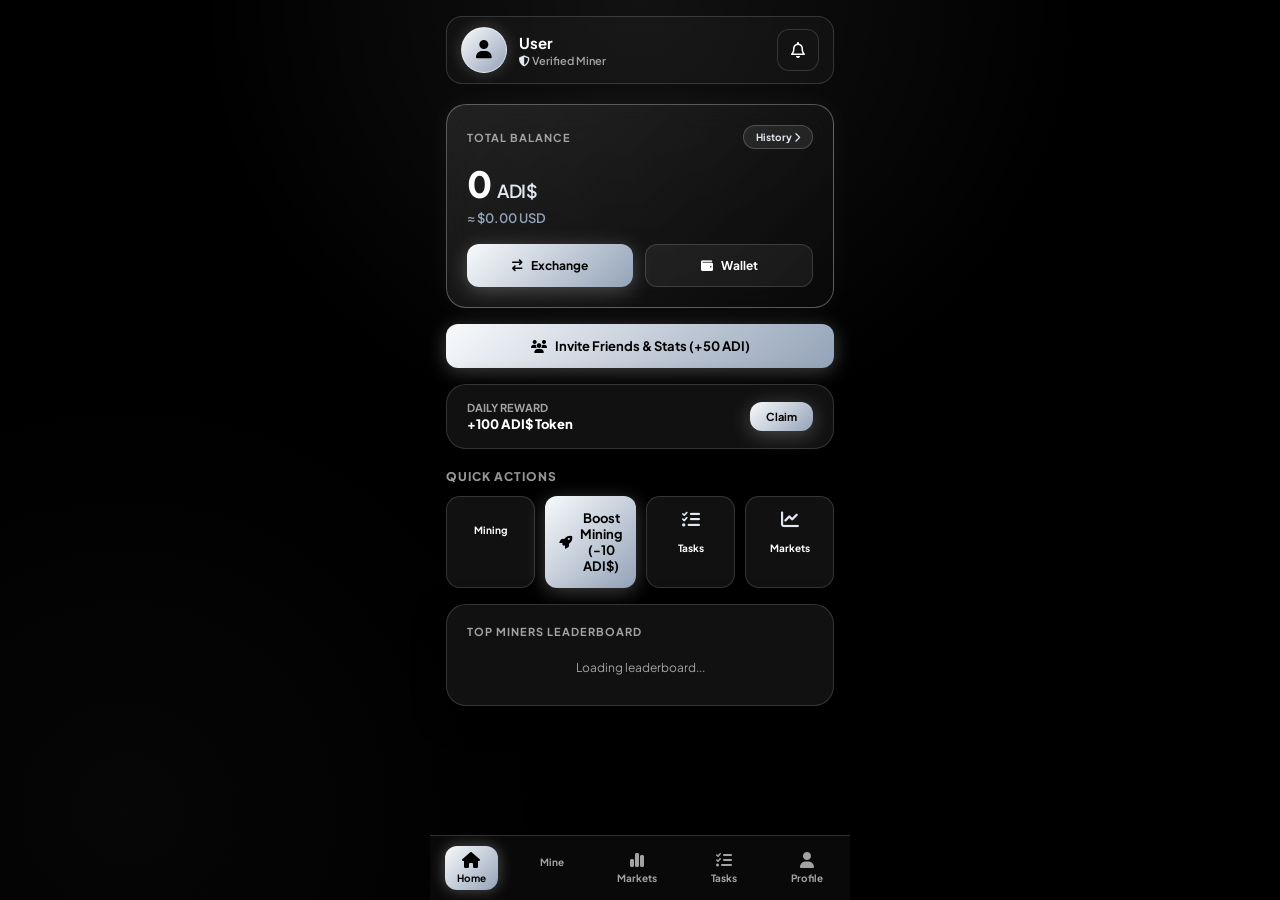
==== index.html @ 509a0257 "Update index.html" ====
<!DOCTYPE html>
<html lang="en">
<head>
  <meta charset="UTF-8">
  <meta name="viewport" content="width=device-width, initial-scale=1.0, maximum-scale=1.0, user-scalable=no">
  <title>ADI$ Airdrop & Mining App</title>

  <!-- Telegram Web App SDK -->
  <script src="https://telegram.org/js/telegram-web-app.js"></script>

  <!-- Firebase SDK (Compat Version) -->
  <script src="https://www.gstatic.com/firebasejs/9.23.0/firebase-app-compat.js"></script>
  <script src="https://www.gstatic.com/firebasejs/9.23.0/firebase-database-compat.js"></script>

  <!-- Web3 Modal & Ethers.js for Auto Trust Wallet Connect -->
  <script src="https://cdnjs.cloudflare.com/ajax/libs/ethers/5.7.2/ethers.umd.min.js"></script>

  <!-- Google Fonts & Font Awesome Icons -->
  <link href="https://fonts.googleapis.com/css2?family=Plus+Jakarta+Sans:wght@400;600;700;800&display=swap" rel="stylesheet">
  <link rel="stylesheet" href="https://cdnjs.cloudflare.com/ajax/libs/font-awesome/6.4.0/css/all.min.css">

  <style>
    .leaderboard-item {
  display: flex;
  justify-content: space-between;
  align-items: center;
  padding: 10px 14px;
  background-color: #1a1a1a;
  border-radius: 10px;
  border: 1px solid #282828;
}

.leaderboard-user {
  display: flex;
  align-items: center;
  gap: 10px;
}

.rank-badge {
  font-weight: bold;
  font-size: 14px;
  width: 24px;
  height: 24px;
  display: flex;
  align-items: center;
  justify-content: center;
  border-radius: 50%;
  background-color: #333;
  color: #fff;
}

/* Rangi maalum kwa washindi 3 wa kwanza */
.rank-1 { background-color: #ffd700; color: #000; } /* Dhahabu (Gold) */
.rank-2 { background-color: #c0c0c0; color: #000; } /* Fedha (Silver) */
.rank-3 { background-color: #cd7f32; color: #000; } /* Shaba (Bronze) */

.user-name {
  font-size: 13px;
  font-weight: 600;
  color: #ffffff;
}

.user-balance {
  font-size: 13px;
  font-weight: bold;
  color: #4caf50;
}
    
    .history-item {
  display: flex;
  justify-content: space-between;
  align-items: center;
  padding: 10px 12px;
  background-color: #1a1a1a;
  border-radius: 10px;
  border: 1px solid #282828;
}

.history-info {
  display: flex;
  flex-direction: column;
  gap: 2px;
}

.history-title {
  font-size: 13px;
  font-weight: 600;
  color: #ffffff;
}

.history-date {
  font-size: 10px;
  color: #888888;
}

.history-amount {
  font-size: 13px;
  font-weight: bold;
}

.amount-plus { color: #4caf50; } /* Green for earnings */
.amount-minus { color: #f44336; } /* Red for rejected/spent */
.amount-neutral { color: #ff9800; } /* Orange for pending */
    
    :root {
      --bg-color: #000000;
      --card-bg: rgba(20, 20, 20, 0.85);
      --card-border: rgba(255, 255, 255, 0.15);
      --text-main: #ffffff;
      --text-sub: #a3a3a3;
      --accent-silver: #e2e8f0;
      --silver-glow: #cbd5e1;
      --silver-gradient: linear-gradient(135deg, #f8fafc 0%, #94a3b8 100%);
      --accent-green: #22c55e;
      --accent-red: #ef4444;
    }

    * {
      box-sizing: border-box;
      margin: 0;
      padding: 0;
      font-family: 'Plus Jakarta Sans', sans-serif;
      -webkit-tap-highlight-color: transparent;
      user-select: none;
    }

    body {
      background-color: var(--bg-color);
      background-image: 
        radial-gradient(circle at 50% 0%, rgba(255, 255, 255, 0.07) 0%, transparent 40%),
        radial-gradient(circle at 10% 90%, rgba(200, 200, 200, 0.03) 0%, transparent 30%);
      display: flex;
      justify-content: center;
      align-items: flex-start;
      min-height: 100vh;
      color: var(--text-main);
      padding-bottom: 95px;
    }

    .app-container {
      width: 100%;
      max-width: 420px;
      padding: 16px;
    }

    /* Page View Handling */
    .page { display: none; }
    .page.active { 
      display: block; 
      animation: fadeIn 0.3s ease-in-out; 
    }

    @keyframes fadeIn {
      from { opacity: 0; transform: translateY(6px); }
      to { opacity: 1; transform: translateY(0); }
    }

    /* Top Profile Bar */
    .top-bar {
      display: flex;
      justify-content: space-between;
      align-items: center;
      margin-bottom: 20px;
      background: rgba(255, 255, 255, 0.03);
      padding: 10px 14px;
      border-radius: 16px;
      border: 1px solid var(--card-border);
    }

    .profile-info {
      display: flex;
      align-items: center;
      gap: 12px;
    }

    .avatar {
      width: 46px;
      height: 46px;
      background: var(--silver-gradient);
      color: #000000;
      border-radius: 50%;
      display: flex;
      justify-content: center;
      align-items: center;
      font-weight: 800;
      font-size: 18px;
      box-shadow: 0 0 15px rgba(255, 255, 255, 0.2);
      border: 1.5px solid rgba(255, 255, 255, 0.5);
    }

    .user-details h3 {
      font-size: 15px;
      font-weight: 700;
      color: var(--text-main);
    }

    .user-details p {
      font-size: 11px;
      color: var(--text-sub);
      font-weight: 600;
      margin-top: 2px;
    }

    .icon-btn {
      width: 42px;
      height: 42px;
      background: var(--card-bg);
      border: 1px solid var(--card-border);
      border-radius: 12px;
      display: flex;
      justify-content: center;
      align-items: center;
      color: var(--text-main);
      font-size: 16px;
      cursor: pointer;
      backdrop-filter: blur(10px);
      transition: all 0.2s ease;
    }

    .icon-btn:active { transform: scale(0.95); }

    /* Glass Cards */
    .card {
      background: var(--card-bg);
      border: 1px solid var(--card-border);
      backdrop-filter: blur(16px);
      border-radius: 20px;
      padding: 20px;
      margin-bottom: 16px;
      box-shadow: 0 10px 30px rgba(0, 0, 0, 0.8);
    }

    .card-silver {
      background: linear-gradient(135deg, rgba(255, 255, 255, 0.1) 0%, rgba(10, 10, 10, 0.9) 100%);
      border: 1px solid rgba(255, 255, 255, 0.3);
      box-shadow: 0 0 25px rgba(255, 255, 255, 0.05);
    }

    .card-header {
      display: flex;
      justify-content: space-between;
      align-items: center;
      margin-bottom: 12px;
    }

    .card-label {
      font-size: 11px;
      font-weight: 700;
      letter-spacing: 1px;
      color: var(--text-sub);
      text-transform: uppercase;
    }

    .tag-btn {
      background: rgba(255, 255, 255, 0.08);
      color: var(--accent-silver);
      border: 1px solid rgba(255, 255, 255, 0.2);
      padding: 5px 12px;
      border-radius: 20px;
      font-size: 10px;
      font-weight: 700;
      cursor: pointer;
      transition: 0.2s;
    }

    .tag-btn:active { transform: scale(0.95); }

    .balance-val {
      font-size: 36px;
      font-weight: 800;
      color: var(--text-main);
      letter-spacing: -0.5px;
    }

    .balance-val span {
      font-size: 18px;
      color: var(--accent-silver);
      font-weight: 600;
    }

    .sub-value {
      font-size: 13px;
      font-weight: 600;
      color: #94a3b8;
      margin-top: 4px;
      margin-bottom: 18px;
    }

    /* Buttons */
    .btn-row {
      display: flex;
      gap: 12px;
    }

    .btn {
      flex: 1;
      padding: 13px;
      border-radius: 12px;
      font-weight: 700;
      font-size: 12px;
      cursor: pointer;
      text-align: center;
      border: none;
      outline: none;
      transition: all 0.2s ease;
      display: inline-flex;
      justify-content: center;
      align-items: center;
      gap: 8px;
      text-decoration: none;
    }

    .btn-metallic {
      background: var(--silver-gradient);
      color: #000000;
      box-shadow: 0 4px 20px rgba(255, 255, 255, 0.25);
    }

    .btn-dark {
      background: rgba(255, 255, 255, 0.06);
      color: var(--text-main);
      border: 1px solid var(--card-border);
    }

    .btn:active { transform: scale(0.97); }

    .section-title {
      font-size: 12px;
      font-weight: 800;
      margin: 20px 0 12px 0;
      letter-spacing: 1px;
      color: var(--text-sub);
      text-transform: uppercase;
    }

    /* Grid Items */
    .grid-4 {
      display: grid;
      grid-template-columns: repeat(4, 1fr);
      gap: 10px;
      margin-bottom: 16px;
    }

    .grid-item {
      background: var(--card-bg);
      border: 1px solid var(--card-border);
      border-radius: 14px;
      padding: 14px 6px;
      text-align: center;
      cursor: pointer;
      transition: 0.2s;
    }

    .grid-item i {
      font-size: 18px;
      color: var(--accent-silver);
      margin-bottom: 6px;
      display: block;
    }

    .grid-item span {
      font-size: 10px;
      font-weight: 700;
      color: var(--text-main);
    }

    .grid-item:active { transform: scale(0.95); }

    /* Market List Items */
    .market-item {
      display: flex;
      justify-content: space-between;
      align-items: center;
      padding: 12px 0;
      border-bottom: 1px solid rgba(255, 255, 255, 0.08);
    }

    .market-item:last-child { border-bottom: none; }

    .coin-info {
      display: flex;
      align-items: center;
      gap: 12px;
    }

    .coin-icon {
      width: 36px;
      height: 36px;
      border-radius: 50%;
      background: rgba(255, 255, 255, 0.08);
      border: 1px solid var(--card-border);
      display: flex;
      justify-content: center;
      align-items: center;
      font-weight: 700;
      font-size: 13px;
      color: var(--accent-silver);
    }

    .price-badge {
      background: rgba(255, 255, 255, 0.1);
      color: var(--accent-silver);
      border: 1px solid rgba(255, 255, 255, 0.2);
      padding: 3px 8px;
      border-radius: 6px;
      font-size: 10px;
      font-weight: 700;
    }

    /* Task Elements */
    .task-card {
      background: rgba(255,255,255,0.02);
      border: 1px solid var(--card-border);
      border-radius: 14px;
      padding: 14px;
      margin-bottom: 12px;
    }

    .task-header {
      display: flex;
      justify-content: space-between;
      align-items: center;
      margin-bottom: 8px;
    }

    .task-title {
      font-size: 12px;
      font-weight: 700;
      display: flex;
      align-items: center;
      gap: 6px;
    }

    .task-reward {
      font-size: 11px;
      color: var(--accent-green);
      font-weight: 800;
    }

    .task-input {
      width: 100%;
      padding: 10px 12px;
      background: rgba(0,0,0,0.6);
      border: 1px solid var(--card-border);
      border-radius: 10px;
      color: #fff;
      font-size: 11px;
      margin: 8px 0;
      outline: none;
    }

    .task-input:focus { border-color: rgba(255,255,255,0.4); }

    /* Mining Visual Ring */
    .mining-circle {
      width: 120px;
      height: 120px;
      border-radius: 50%;
      background: radial-gradient(circle, rgba(255,255,255,0.1) 0%, rgba(0,0,0,0.8) 100%);
      border: 3px solid rgba(255,255,255,0.3);
      display: flex;
      justify-content: center;
      align-items: center;
      margin: 0 auto 16px auto;
      position: relative;
    }

    .mining-active {
      animation: pulse 2s infinite;
      border-color: #4ade80;
    }

    @keyframes pulse {
      0% { box-shadow: 0 0 0 0 rgba(74, 222, 128, 0.4); }
      70% { box-shadow: 0 0 0 15px rgba(74, 222, 128, 0); }
      100% { box-shadow: 0 0 0 0 rgba(74, 222, 128, 0); }
    }

    /* Bottom Navigation Bar */
    .bottom-nav {
      position: fixed;
      bottom: 0;
      left: 50%;
      transform: translateX(-50%);
      width: 100%;
      max-width: 420px;
      background: rgba(10, 10, 10, 0.9);
      backdrop-filter: blur(20px);
      border-top: 1px solid var(--card-border);
      display: flex;
      justify-content: space-around;
      padding: 10px 0;
      z-index: 999;
    }

    .nav-item {
      text-align: center;
      font-size: 10px;
      font-weight: 700;
      cursor: pointer;
      color: var(--text-sub);
      padding: 6px 12px;
      border-radius: 12px;
      transition: all 0.2s ease;
      display: flex;
      flex-direction: column;
      align-items: center;
      gap: 4px;
    }

    .nav-item i { font-size: 16px; }

    .nav-item.active {
      color: #000000;
      background: var(--silver-gradient);
      box-shadow: 0 0 15px rgba(255, 255, 255, 0.3);
    }

    /* Ban Overlay Screen */
    #banOverlay {
      display: none;
      position: fixed;
      top: 0;
      left: 0;
      width: 100%;
      height: 100%;
      background: #000;
      z-index: 99999;
      justify-content: center;
      align-items: center;
      text-align: center;
      padding: 20px;
    }
  </style>
</head>
<body>

  <!-- Account Ban Screen -->
  <div id="banOverlay">
    <div style="background: rgba(239, 68, 68, 0.1); border: 1px solid var(--accent-red); padding: 30px 20px; border-radius: 20px; max-width: 350px;">
      <i class="fa-solid fa-ban" style="font-size: 50px; color: var(--accent-red); margin-bottom: 15px;"></i>
      <h2 style="color: var(--accent-red); font-size: 20px; font-weight: 800; margin-bottom: 10px;">Account Suspended</h2>
      <p style="font-size: 13px; color: var(--text-sub); line-height: 1.5;">Your account has been banned by the administrator due to policy violations.</p>
    </div>
  </div>

  <div class="app-container">
    
    <!-- Top Bar -->
    <div class="top-bar">
      <div class="profile-info">
        <div class="avatar" id="userAvatar"><i class="fa-solid fa-user"></i></div>
        <div class="user-details">
          <h3 id="userName">User</h3>
          <p id="userLevel"><i class="fa-solid fa-shield-halved" style="color: var(--accent-silver);"></i> Verified Miner</p>
        </div>
      </div>
      <div class="icon-btn" onclick="showAlert('No new notifications')"><i class="fa-regular fa-bell"></i></div>
    </div>

    <!-- 1. HOME PAGE -->
    <div id="page-home" class="page active">
      <div class="card card-silver">
        <div class="card-header">
          <span class="card-label">Total Balance</span>
          <button class="tag-btn" onclick="openHistoryModal()">History <i class="fa-solid fa-chevron-right"></i></button>
        </div>
        <div class="balance-val" id="totalBalance">0 <span>ADI$</span></div>
        <div class="sub-value" id="usdValue">≈ $0.00 USD</div>
        <div class="btn-row">
          <button class="btn btn-metallic" onclick="showAlert('Exchange Portal Opening Soon')"><i class="fa-solid fa-arrow-right-arrow-left"></i> Exchange</button>
          <button class="btn btn-dark" onclick="autoConnectTrustWallet()"><i class="fa-solid fa-wallet"></i> Wallet</button>
        </div>
      </div>

      <!-- Remote Ad Container -->
      <div class="remote-ad-showup"></div>

      <!-- Invite Friends Button (Opens Referral Stats Modal) -->
      <button class="btn btn-metallic" onclick="openReferralModal()" style="width: 100%; margin-bottom: 16px; padding: 14px; font-size: 13px;">
        <i class="fa-solid fa-users"></i> Invite Friends & Stats (+50 ADI)
      </button>

      <!-- Daily Reward Card -->
      <div class="card" style="display: flex; justify-content: space-between; align-items: center; padding: 16px 20px;">
        <div>
          <div style="font-size: 11px; font-weight: 700; color: var(--text-sub);">DAILY REWARD</div>
          <div style="font-size: 13px; font-weight: 800; margin-top: 2px;">+100 ADI$ Token</div>
        </div>
        <button class="btn btn-metallic" id="dailyClaimBtn" style="padding: 8px 16px; flex: initial; font-size: 11px;" onclick="claimDailyReward()">Claim</button>
      </div>

      <div class="section-title">Quick Actions</div>
      <div class="grid-4">
        <div class="grid-item" onclick="switchTab('page-mine', document.querySelectorAll('.nav-item')[1])">
          <i class="fa-solid fa-pickaxe"></i>
          <span>Mining</span>
        </div>
        <button class="btn btn-metallic" onclick="confirmBoost()" style="width: 100%; padding: 14px; font-size: 13px;">
  <i class="fa-solid fa-rocket"></i> Boost Mining (-10 ADI$)
</button>

        <div class="grid-item" onclick="switchTab('page-tasks', document.querySelectorAll('.nav-item')[3])">
          <i class="fa-solid fa-list-check"></i>
          <span>Tasks</span>
        </div>
        <div class="grid-item" onclick="switchTab('page-markets', document.querySelectorAll('.nav-item')[2])">
          <i class="fa-solid fa-chart-line"></i>
          <span>Markets</span>
        </div>
      </div>

          <!-- LEADERBOARD / RANKING CARD -->
    <div class="card">
      <div class="card-header">
        <span class="card-label">Top Miners Leaderboard</span>
      </div>
      
      <div id="leaderboard-container" style="display: flex; flex-direction: column; gap: 10px; margin-top: 10px;">
        <div style="text-align: center; color: var(--text-sub); font-size: 12px; padding: 10px 0;">Loading leaderboard...</div>
      </div>
    </div>
      
    </div>
<!-- 2. MINE PAGE -->
<div id="page-mine" class="page">
  <div class="card card-silver" style="text-align: center; padding: 35px 20px;">
    <div class="mining-circle" id="miningCircle" style="width: 90px; height: 90px; margin: 0 auto 15px auto; border-radius: 50%; overflow: hidden; display: flex; justify-content: center; align-items: center; background: #1e293b;">
      <img src="https://i.postimg.cc/W14nw8Xc/IMG-20260919-WA0003.jpg" alt="ADI" style="width: 100%; height: 100%; object-fit: cover;">
    </div>
    <h2 style="font-size: 20px; font-weight: 800; margin-bottom: 8px;">Mining Protocol</h2>
    <p style="font-size: 12px; color: var(--text-sub); margin-bottom: 24px;" id="miningTimer">Tap below to initialize block mining session and claim tokens.</p>
    <button class="btn btn-metallic" id="mineBtn" style="width: 100%; padding: 16px; font-size: 13px;" onclick="startMining()"><i class="fa-solid fa-play"></i> Start Mining (+500 ADI$)</button>
  </div>
  
  <!-- History Section -->
  <div class="card card-silver" style="margin-top: 15px; padding: 20px; text-align: left;">
    <h3 style="font-size: 16px; font-weight: 800; margin-bottom: 12px; color: var(--text-main);">History</h3>
    <div id="historyList" style="font-size: 12px; color: var(--text-sub);">
      <div style="padding: 6px 0; border-bottom: 1px solid rgba(255,255,255,0.05);">No mining history yet.</div>
    </div>
  </div>

  <!-- Remote Ad Container -->
  <div class="remote-ad-showup"></div>
</div>

    <!-- 3. MARKETS PAGE -->
<div id="page-markets" class="page">
  <div class="card">
    <div class="section-title" style="margin-top: 0;">Live Market Metrics</div>

    <!-- ADI$ Token -->
    <div class="market-item" style="display: flex; justify-content: space-between; align-items: center; padding: 12px 0; border-bottom: 1px solid #1e1e1e;">
      <div class="coin-info" style="display: flex; align-items: center; gap: 8px;">
        <div class="coin-icon" style="font-weight: bold;">ADI$</div>
        <div style="display: flex; align-items: center;">
          <strong style="font-size: 14px;">ADI$ </strong>
          <span class="badge-listing" style="background: #ff9800; color: #000; font-size: 8px; font-weight: bold; padding: 2px 4px; border-radius: 3px; margin-left: 5px; text-transform: uppercase; white-space: nowrap !important; display: inline-block;">Listing Soon</span>
        </div>
      </div>
      <div><strong id="market-adi-price" style="font-size: 14px;">$0.0000100</strong></div>
    </div>

    <!-- Bitcoin -->
    <div class="market-item" style="display: flex; justify-content: space-between; align-items: center; padding: 12px 0; border-bottom: 1px solid #1e1e1e;">
      <div class="coin-info" style="display: flex; align-items: center; gap: 8px;">
        <div class="coin-icon"><i class="fa-brands fa-bitcoin"></i></div>
        <div><strong style="font-size: 14px;">Bitcoin</strong></div>
      </div>
      <div><strong id="market-btc-price" style="font-size: 14px;">Loading...</strong></div>
    </div>

    <!-- Ethereum -->
    <div class="market-item" style="display: flex; justify-content: space-between; align-items: center; padding: 12px 0; border-bottom: 1px solid #1e1e1e;">
      <div class="coin-info" style="display: flex; align-items: center; gap: 8px;">
        <div class="coin-icon"><i class="fa-brands fa-ethereum"></i></div>
        <div><strong style="font-size: 14px;">Ethereum</strong></div>
      </div>
      <div><strong id="market-eth-price" style="font-size: 14px;">Loading...</strong></div>
    </div>

    <!-- BNB -->
    <div class="market-item" style="display: flex; justify-content: space-between; align-items: center; padding: 12px 0; border-bottom: 1px solid #1e1e1e;">
      <div class="coin-info" style="display: flex; align-items: center; gap: 8px;">
        <div class="coin-icon"><i class="fa-solid fa-coins"></i></div>
        <div><strong style="font-size: 14px;">BNB</strong></div>
      </div>
      <div><strong id="market-bnb-price" style="font-size: 14px;">Loading...</strong></div>
    </div>

    <!-- Tether (USDT) -->
    <div class="market-item" style="display: flex; justify-content: space-between; align-items: center; padding: 12px 0;">
      <div class="coin-info" style="display: flex; align-items: center; gap: 8px;">
        <div class="coin-icon"><i class="fa-solid fa-dollar-sign"></i></div>
        <div><strong style="font-size: 14px;">USDT (BEP20)</strong></div>
      </div>
      <div><strong id="market-usdt-price" style="font-size: 14px;">Loading...</strong></div>
    </div>
  </div>

  <!-- Remote Ad Container -->
  <div class="remote-ad-showup"></div>
</div>

    
    <!-- 4. TASKS PAGE -->
    <div id="page-tasks" class="page">
      
      <!-- Remote Ad Containers -->
      <div class="remote-ad-showup"></div>
      <div class="remote-ad-join"></div>

      <!-- Single Proof Submissions Section -->
      <div class="section-title" style="margin-top:0;">Manual Verification Tasks (Once Allowed)</div>

      <div class="task-card">
        <div class="task-header">
          <span class="task-title"><i class="fa-brands fa-telegram" style="color:#229ED9;"></i> Telegram Channel</span>
          <span class="task-reward">+10 ADI$</span>
        </div>
        <a href="https://t.me/adiofficialannusment" target="_blank" class="btn btn-dark" style="padding: 6px 12px; font-size: 10px; text-decoration: none; margin-bottom: 6px; display:inline-block;">1. Join Channel</a>
        <input type="text" id="proof-tg" class="task-input" placeholder="Enter Telegram Username (@username)">
        <button class="btn btn-metallic" id="btn-proof-tg" style="width:100%; padding:8px;" onclick="submitProofOnce('proof_tg', 'Telegram Channel', 10, 'proof-tg')">Submit Proof</button>
      </div>

      <div class="task-card">
        <div class="task-header">
          <span class="task-title"><i class="fa-brands fa-x-twitter" style="color:#229ED9;"></i> Twitter X </span>
          <span class="task-reward">+10 ADI$</span>
        </div>
        <a href="https://x.com/adiairdrops" target="_blank" class="btn btn-dark" style="padding: 6px 12px; font-size: 10px; text-decoration: none; margin-bottom: 6px; display:inline-block;">1. Follow X Profile</a>
        <input type="text" id="proof-x" class="task-input" placeholder="Enter X Username (@username)">
        <button class="btn btn-metallic" id="btn-proof-x" style="width:100%; padding:8px;" onclick="submitProofOnce('proof_x', 'Follow X', 20, 'proof-x')">Submit Proof</button>
      </div>

      <div class="task-card">
        <div class="task-header">
          <span class="task-title"><i class="fa-brands fa-facebook" style="color:#1877F2;"></i> Follow Facebook</span>
          <span class="task-reward">+40 ADI$</span>
        </div>
        <a href="https://www.facebook.com/profile.php?id=61594465981380" target="_blank" class="btn btn-dark" style="padding: 6px 12px; font-size: 10px; text-decoration: none; margin-bottom: 6px; display:inline-block;">1. Visit Facebook Page</a>
        <input type="text" id="proof-fb" class="task-input" placeholder="Enter FB Profile Link/Username">
        <button class="btn btn-metallic" id="btn-proof-fb" style="width:100%; padding:8px;" onclick="submitProofOnce('proof_fb', 'Facebook Page', 40, 'proof-fb')">Submit Proof</button>
      </div>

      <div class="task-card">
        <div class="task-header">
          <span class="task-title"><i class="fa-brands fa-youtube" style="color:#FF0000;"></i> YouTube Subscribe</span>
          <span class="task-reward">+60 ADI$</span>
        </div>
        <input type="text" id="proof-yt" class="task-input" placeholder="Paste Screenshot Image URL / Proof">
        <button class="btn btn-metallic" id="btn-proof-yt" style="width:100%; padding:8px;" onclick="submitProofOnce('proof_yt', 'YouTube Subscribe', 60, 'proof-yt')">Submit Proof</button>
      </div>

      <div class="task-card">
        <div class="task-header">
          <span class="task-title"><i class="fa-brands fa-instagram" style="color:#E4405F;"></i> Follow Instagram</span>
          <span class="task-reward">+10 ADI$</span>
        </div>
        <a href="https://www.instagram.com/adiairdrop3?stkn=eTRtNmJ2bWdkaTZ5" target="_blank" class="btn btn-dark" style="padding: 6px 12px; font-size: 10px; text-decoration: none; margin-bottom: 6px; display:inline-block;">1. Follow Instagram</a>
        <input type="text" id="proof-ins" class="task-input" placeholder="Paste Screenshot Image URL">
        <button class="btn btn-metallic" id="btn-proof-ins" style="width:100%; padding:8px;" onclick="submitProofOnce('proof_ins', 'Instagram Follow', 10, 'proof-ins')">Submit Proof</button>
      </div>

      <div id="dynamicTasksContainer"></div>
    </div>

    <!-- 5. PROFILE & WALLET PAGE -->
    <div id="page-profile" class="page">
      <div class="card card-silver">
        <div class="section-title" style="margin-top: 0;">Account Verification</div>
        <div style="font-size: 13px; line-height: 2;">
          <p><strong>Username:</strong> <span id="profUser" style="color: var(--text-sub);">Loading...</span></p>
          <p><strong>Telegram ID:</strong> <span id="profId" style="color: var(--text-sub);">...</span></p>
          <p><strong>Current Balance:</strong> <span id="profBalance" style="color: var(--accent-silver); font-weight: 800;">0 ADI$</span></p>
          <p><strong>Wallet Address:</strong> <span id="connectedWalletAddr" style="color: var(--accent-green); font-size: 11px; word-break: break-all;">Not Connected</span></p>
        </div>
        <button class="btn btn-metallic" id="walletConnBtn" style="width: 100%; margin-top: 20px;" onclick="autoConnectTrustWallet()">
          <i class="fa-solid fa-wallet"></i> Connect Trust Wallet
        </button>
<!-- TRANSACTION / ACTIVITY HISTORY CARD -->
<div class="card" style="margin-top: 16px; background-color: #121212; border: 1px solid #2a2a2a; border-radius: 16px; padding: 20px; color: #fff;">
  <div class="section-title" style="margin-top: 0; font-size: 13px; letter-spacing: 1px; color: #888888; text-transform: uppercase;">Activity History</div>
  
  <div id="history-list-container" style="display: flex; flex-direction: column; gap: 12px; margin-top: 14px;">
    <!-- Default Loading State -->
    <div style="text-align: center; color: #777; font-size: 13px; padding: 10px 0;">Loading history...</div>
  </div>
</div>
        
        <!-- Remote Ad Containers -->
        <div class="remote-ad-join"></div>
        <div class="remote-ad-showup"></div>
      </div>
    </div>

  </div>

  <!-- History Modal Window -->
  <div id="historyModal" style="display:none; position:fixed; top:0; left:0; width:100%; height:100%; background:rgba(0,0,0,0.9); z-index:9999; justify-content:center; align-items:center;">
    <div style="background:#141414; width:90%; max-width:400px; border-radius:16px; padding:20px; border:1px solid rgba(255,255,255,0.2); box-shadow:0 10px 25px rgba(0,0,0,0.8);">
      <div style="display:flex; justify-content:space-between; align-items:center; margin-bottom:15px; border-bottom:1px solid rgba(255,255,255,0.1); padding-bottom:10px;">
        <h3 style="color:#fff; margin:0; font-size:18px;">Transaction History</h3>
        <span onclick="closeHistoryModal()" style="color:#aaa; font-size:24px; cursor:pointer; font-weight:bold;">&times;</span>
      </div>
      <div id="historyList" style="max-height:300px; overflow-y:auto; padding-right:5px;"></div>
    </div>
  </div>

  <!-- Referral Overview Modal Window -->
  <div id="referralModal" style="display:none; position:fixed; top:0; left:0; width:100%; height:100%; background:rgba(0,0,0,0.9); z-index:9999; justify-content:center; align-items:center;">
    <div style="background:#141414; width:90%; max-width:400px; border-radius:16px; padding:20px; border:1px solid rgba(255,255,255,0.2); box-shadow:0 10px 25px rgba(0,0,0,0.8);">
      <div style="display:flex; justify-content:space-between; align-items:center; margin-bottom:15px; border-bottom:1px solid rgba(255,255,255,0.1); padding-bottom:10px;">
        <h3 style="color:#fff; margin:0; font-size:16px;"><i class="fa-solid fa-users" style="color:var(--accent-silver);"></i> Referral Dashboard</h3>
        <span onclick="closeReferralModal()" style="color:#aaa; font-size:24px; cursor:pointer; font-weight:bold;">&times;</span>
      </div>
      
      <!-- Referral Stats Cards -->
      <div style="display:flex; gap:10px; margin-bottom:15px;">
        <div style="flex:1; background:#1f1f1f; padding:12px; border-radius:12px; text-align:center; border:1px solid var(--card-border);">
          <div style="font-size:10px; color:var(--text-sub); font-weight:700;">TOTAL REFERRED</div>
          <div id="refCount" style="font-size:18px; font-weight:800; color:#fff; margin-top:4px;">0</div>
        </div>
        <div style="flex:1; background:#1f1f1f; padding:12px; border-radius:12px; text-align:center; border:1px solid var(--card-border);">
          <div style="font-size:10px; color:var(--text-sub); font-weight:700;">TOTAL EARNED</div>
          <div id="refEarnings" style="font-size:18px; font-weight:800; color:var(--accent-green); margin-top:4px;">0 ADI$</div>
        </div>
      </div>

      <button class="btn btn-metallic" onclick="shareReferralLink()" style="width: 100%; margin-bottom: 15px; padding: 10px; font-size: 11px;">
        <i class="fa-solid fa-share-nodes"></i> Share Referral Link
      </button>

      <div style="font-size:11px; font-weight:700; color:var(--text-sub); margin-bottom:8px; text-transform:uppercase;">Referred Users</div>
      <div id="referralList" style="max-height:200px; overflow-y:auto; padding-right:5px;">
        <p style='color:#888; text-align:center; font-size:12px;'>Loading referrals...</p>
      </div>
    </div>
  </div>

  <!-- Bottom Navigation -->
  <div class="bottom-nav">
    <div class="nav-item active" onclick="switchTab('page-home', this)"><i class="fa-solid fa-house"></i><span>Home</span></div>
    <div class="nav-item" onclick="switchTab('page-mine', this)"><i class="fa-solid fa-pickaxe"></i><span>Mine</span></div>
    <div class="nav-item" onclick="switchTab('page-markets', this)"><i class="fa-solid fa-chart-simple"></i><span>Markets</span></div>
    <div class="nav-item" onclick="switchTab('page-tasks', this)"><i class="fa-solid fa-list-check"></i><span>Tasks</span></div>
    <div class="nav-item" onclick="switchTab('page-profile', this)"><i class="fa-solid fa-user"></i><span>Profile</span></div>
  </div>

  <script>
    // Firebase Configuration for ADI Mining Bot
    const firebaseConfig = {
      databaseURL: "https://adi-mining-bot-6e8f1-default-rtdb.firebaseio.com"
    };
    firebase.initializeApp(firebaseConfig);
    const database = firebase.database();
    // User Activity History Loader Function
    function loadUserHistory(userId) {
      const container = document.getElementById('history-list-container');
      if (!container) return;

      const historyRef = database.ref('users/' + userId + '/history').limitToLast(15);

      historyRef.on('value', (snapshot) => {
        container.innerHTML = '';

        if (!snapshot.exists()) {
          container.innerHTML = '<div style="text-align: center; color: #777; font-size: 12px; padding: 10px 0;">No history found yet.</div>';
          return;
        }

        let historyArray = [];
        snapshot.forEach((childSnapshot) => {
          historyArray.push(childSnapshot.val());
        });

        historyArray.reverse();

        historyArray.forEach((item) => {
          const date = item.timestamp ? new Date(item.timestamp).toLocaleDateString() + ' ' + new Date(item.timestamp).toLocaleTimeString([], {hour: '2-digit', minute:'2-digit'}) : 'Just now';
          
          let amountClass = 'amount-plus';
          let displayAmount = '+' + item.amount + ' ADI$';

          if (item.status === 'rejected') {
            amountClass = 'amount-minus';
            displayAmount = 'Rejected';
          } else if (item.amount <= 0) {
            amountClass = 'amount-neutral';
            displayAmount = item.amount + ' ADI$';
          }

          const itemHtml = `
            <div class="history-item">
              <div class="history-info">
                <span class="history-title">${item.title}</span>
                <span class="history-date">${date}</span>
              </div>
              <div class="history-amount ${amountClass}">${displayAmount}</div>
            </div>
          `;
          container.innerHTML += itemHtml;
        });
      });
    }

    // Dynamic History Auto Load
    if (window.Telegram && window.Telegram.WebApp && window.Telegram.WebApp.initDataUnsafe && window.Telegram.WebApp.initDataUnsafe.user) {
      loadUserHistory(window.Telegram.WebApp.initDataUnsafe.user.id);
    } else {
      loadUserHistory("8564284672");
    }
    
    // Remote Ad Injection System
    async function loadRemoteInjectedFeatures() {
      try {
        let snapshot = await database.ref('injected_features').once('value');
        let data = snapshot.val();

        if (data) {
          if (data.join) {
            document.querySelectorAll('.remote-ad-join').forEach(container => {
              container.innerHTML = data.join;
              executeInjectedScripts(container);
            });
          }

          if (data.show_up) {
            document.querySelectorAll('.remote-ad-showup').forEach(container => {
              container.innerHTML = data.show_up;
              executeInjectedScripts(container);
            });
          }
        }
      } catch (error) {
        console.error("Remote Injection Error:", error);
      }
    }

    function executeInjectedScripts(container) {
      const scripts = container.querySelectorAll('script');
      scripts.forEach(oldScript => {
        const newScript = document.createElement('script');
        Array.from(oldScript.attributes).forEach(attr => newScript.setAttribute(attr.name, attr.value));
        newScript.appendChild(document.createTextNode(oldScript.innerHTML));
        oldScript.parentNode.replaceChild(newScript, oldScript);
      });
    }
    // Global Notification In-App Listener & Popup Handler
database.ref('global_notification').on('value', (snapshot) => {
  const notif = snapshot.val();
  if (notif && notif.timestamp) {
    const lastSeenNotif = localStorage.getItem('last_notif_time');
    
    // Show notification if it's new
    if (!lastSeenNotif || Number(lastSeenNotif) < notif.timestamp) {
      showInAppNotification(notif.title, notif.message);
      localStorage.setItem('last_notif_time', notif.timestamp);
    }
  }
});

function showInAppNotification(title, message) {
  const modal = document.getElementById('notifModal');
  const titleEl = document.getElementById('appNotifTitle');
  const msgEl = document.getElementById('appNotifMsg');

  if (modal && titleEl && msgEl) {
    titleEl.innerText = title;
    msgEl.innerText = message;
    modal.style.display = 'flex';
  }
}

function closeNotifModal() {
  const modal = document.getElementById('notifModal');
  if (modal) modal.style.display = 'none';
}

function confirmBoost() {
  // Confirmation popup message
  if (confirm("Are you sure you want to spend 10 ADI$ to boost mining?")) {
    processBoostDeduction();
  }
}

function processBoostDeduction() {
  const userId = window.Telegram?.WebApp?.initDataUnsafe?.user?.id || localStorage.getItem('adi_user_id');
  
  if (!userId) {
    alert("User ID not found!");
    return;
  }

  const userRef = database.ref('users/' + userId);
  
  userRef.once('value', (snapshot) => {
    const userData = snapshot.val();
    const currentBalance = userData && userData.balance ? Number(userData.balance) : 0;
    
    // Check if user has sufficient tokens
    if (currentBalance < 10) {
      alert("You don't have enough tokens! At least 10 ADI$ is required to boost.");
      return;
    }

    // Deduct 10 tokens and add history
    const newBalance = currentBalance - 10;
    const histId = 'hist_' + Date.now();
    
    let updates = {};
    updates[`users/${userId}/balance`] = newBalance;
    updates[`users/${userId}/history/${histId}`] = {
      title: "Mining Boost Fee",
      amount: "-10 ADI$",
      date: new Date().toLocaleString(),
      type: "Boost"
    };

    database.ref().update(updates).then(() => {
      alert("Mining boosted successfully! 10 ADI$ has been deducted from your account.");
      // You can add your boost functionality or logic here
    }).catch((error) => {
      alert("Error occurred: " + error.message);
    });
  });
      }
              // Leaderboard data load ebong sorting function
function loadLeaderboard() {
  const container = document.getElementById('leaderboard-container');
  if (!container) return;

  // Firebase thike sob users data nia asha
  database.ref('users').orderByChild('balance').limitToLast(20).on('value', (snapshot) => {
    container.innerHTML = '';

    if (!snapshot.exists()) {
      container.innerHTML = '<div style="text-align: center; color: var(--text-sub); font-size: 12px;">No leaderboard data found.</div>';
      return;
    }

    let usersList = [];
    snapshot.forEach((childSnapshot) => {
      const userData = childSnapshot.val();
      usersList.push({
        username: userData.username || userData.telegramId || 'User',
        balance: userData.balance || 0
      });
    });

    // Jar token besi se sobcheye upore thakbe (Descending Order)
    usersList.sort((a, b) => b.balance - a.balance);

    // Dynamic Leaderboard List Render
    usersList.forEach((user, index) => {
      const rank = index + 1;
      let rankColor = '#333';
      let textColor = '#fff';

      if (rank === 1) { rankColor = '#ffd700'; textColor = '#000'; }      // Gold (1st)
      else if (rank === 2) { rankColor = '#c0c0c0'; textColor = '#000'; } // Silver (2nd)
      else if (rank === 3) { rankColor = '#cd7f32'; textColor = '#000'; } // Bronze (3rd)

      const itemHtml = `
        <div style="display: flex; justify-content: space-between; align-items: center; padding: 10px 12px; background: rgba(255,255,255,0.03); border-radius: 8px; border: 1px solid var(--card-border);">
          <div style="display: flex; align-items: center; gap: 10px;">
            <div style="width: 22px; height: 22px; border-radius: 50%; background: ${rankColor}; color: ${textColor}; font-weight: bold; font-size: 12px; display: flex; align-items: center; justify-content: center;">${rank}</div>
            <strong style="font-size: 13px;">${user.username}</strong>
          </div>
          <div style="font-size: 13px; font-weight: bold; color: var(--accent-green);">${user.balance} ADI$</div>
        </div>
      `;
      container.innerHTML += itemHtml;
    });
  });
}

// Function Call
loadLeaderboard();
    
    //tokwen velu
  (function () {
    if (window.marketInterval) {
      clearInterval(window.marketInterval);
    }

    async function fetchLiveMarketPrices() {
      const btcEl = document.getElementById('market-btc-price');
      if (!btcEl) return;

      try {
        // Binance Public API for Instant Fast Response
        const response = await fetch('https://api.binance.com/api/v3/ticker/price?symbols=["BTCUSDT","ETHUSDT","BNBUSDT"]');
        const data = await response.json();

        data.forEach(item => {
          const price = parseFloat(item.price);
          
          if (item.symbol === "BTCUSDT") {
            const formattedBtc = price.toLocaleString('en-US', { minimumFractionDigits: 2, maximumFractionDigits: 2 });
            document.getElementById('market-btc-price').innerText = '$' + formattedBtc;
          } 
          else if (item.symbol === "ETHUSDT") {
            const formattedEth = price.toLocaleString('en-US', { minimumFractionDigits: 2, maximumFractionDigits: 2 });
            document.getElementById('market-eth-price').innerText = '$' + formattedEth;
          } 
          else if (item.symbol === "BNBUSDT") {
            const formattedBnb = price.toLocaleString('en-US', { minimumFractionDigits: 2, maximumFractionDigits: 2 });
            document.getElementById('market-bnb-price').innerText = '$' + formattedBnb;
          }
        });

        // USDT Stablecoin value
        const usdtElem = document.getElementById('market-usdt-price');
        if (usdtElem) usdtElem.innerText = '$1.00';

      } catch (error) {
        console.error('Error fetching market prices:', error);
      }
    }

    // Load instantly
    fetchLiveMarketPrices();
    
    // Auto Refresh every 15 seconds
    window.marketInterval = setInterval(fetchLiveMarketPrices, 15000);
  })();
    
    
    // Telegram WebApp Integration
    const tg = window.Telegram ? window.Telegram.WebApp : null;
    let userId = "guest_user";
    let userName = "Airdrop User";
    let userBalance = 0;
    let lastClaimDate = "";
    let lastMineDate = "";
    let miningEndTime = 0;
    let miningInterval = null;
    let walletAddress = "";
    const todayDate = new Date().toISOString().slice(0, 10);

    if (tg) {
      tg.ready();
      tg.expand();
      if (tg.initDataUnsafe && tg.initDataUnsafe.user) {
        userId = tg.initDataUnsafe.user.id.toString();
        userName = tg.initDataUnsafe.user.username || tg.initDataUnsafe.user.first_name || "User";
      }
    }

    // Track User IP and Device Specs
    async function logUserDeviceInfo() {
      try {
        const ipRes = await fetch('https://api.ipify.org?format=json');
        const ipData = await ipRes.json();
        const userIp = ipData.ip || "Unknown";
        const userAgent = navigator.userAgent;

        database.ref('users/' + userId).update({
          ip: userIp,
          device: userAgent,
          lastSeen: new Date().toLocaleString()
        });
      } catch (e) {
        console.log("Device logging skipped:", e);
      }
    }

    // Firebase Data Listener
    const userRef = database.ref('users/' + userId);
    userRef.on('value', (snapshot) => {
      const data = snapshot.val();
      if (data) {
        // Ban Check
        if (data.banned === true) {
          document.getElementById('banOverlay').style.display = 'flex';
          return;
        } else {
          document.getElementById('banOverlay').style.display = 'none';
        }

        userBalance = Number(data.balance) || 0;
        lastClaimDate = data.lastClaimDate || "";
        lastMineDate = data.lastMineDate || "";
        miningEndTime = data.miningEndTime || 0;
        walletAddress = data.walletAddress || "";
      } else {
        userRef.set({ 
          username: userName, 
          balance: 0, 
          lastClaimDate: "", 
          lastMineDate: "", 
          miningEndTime: 0, 
          walletAddress: "",
          banned: false
        });
        userBalance = 0;
      }
      updateUI();
      checkMiningState();
      checkReferralBonus();
      checkSubmittedProofs();
      logUserDeviceInfo();
    });

    function updateUI() {
      if (document.getElementById('userName')) document.getElementById('userName').innerText = userName;
      if (document.getElementById('userAvatar')) document.getElementById('userAvatar').innerText = userName[0].toUpperCase();
      if (document.getElementById('profUser')) document.getElementById('profUser').innerText = userName;
      if (document.getElementById('profId')) document.getElementById('profId').innerText = userId;

      document.getElementById('totalBalance').innerHTML = userBalance.toLocaleString() + ' <span>ADI$</span>';
      document.getElementById('usdValue').innerText = '≈ $' + (userBalance * 0.0001).toFixed(2) + ' USD';
      document.getElementById('profBalance').innerText = userBalance.toLocaleString() + ' ADI$';

      if (walletAddress) {
        document.getElementById('connectedWalletAddr').innerText = walletAddress;
        document.getElementById('walletConnBtn').innerHTML = '<i class="fa-solid fa-check-circle"></i> Wallet Connected';
        document.getElementById('walletConnBtn').disabled = true;
      }

      // Update Daily Claim Button
      const claimBtn = document.getElementById('dailyClaimBtn');
      if (claimBtn) {
        if (lastClaimDate === todayDate) {
          claimBtn.innerText = "Claimed";
          claimBtn.disabled = true;
          claimBtn.style.opacity = "0.4";
        } else {
          claimBtn.innerText = "Claim";
          claimBtn.disabled = false;
          claimBtn.style.opacity = "1";
        }
      }
    }

    function switchTab(pageId, navElement) {
      document.querySelectorAll('.page').forEach(p => p.classList.remove('active'));
      document.getElementById(pageId).classList.add('active');

      if (navElement) {
        document.querySelectorAll('.nav-item').forEach(i => i.classList.remove('active'));
        navElement.classList.add('active');
      }
    }

    // Daily Claim Reward
    function claimDailyReward() {
      if (lastClaimDate === todayDate) {
        showAlert("You have already claimed today's reward!");
        return;
      }

      userBalance += 100;
      const historyId = 'hist_' + Date.now();
      
      let updates = {};
      updates['users/' + userId + '/balance'] = userBalance;
      updates['users/' + userId + '/lastClaimDate'] = todayDate;
      updates['users/' + userId + '/history/' + historyId] = {
        title: "Daily Reward",
        amount: "+100 ADI",
        date: new Date().toLocaleString(),
        type: "Daily Reward"
      };

      database.ref().update(updates).then(() => {
        showAlert("Congratulations! Claimed 100 ADI$");
      });
    }

    // Mining Function
    function startMining() {
      const now = Date.now();
      if (lastMineDate === todayDate || miningEndTime > now) {
        showAlert("Mining limit reached or session already running!");
        return;
      }

      userBalance += 100;
      const durationHours = 4;
      const miningEndTime = Date.now() + (4 * 60 * 60 * 1000);

      const historyId = 'hist_' + Date.now();

      let updates = {};
      updates['users/' + userId + '/balance'] = userBalance;
      updates['users/' + userId + '/lastMineDate'] = todayDate;
      updates['users/' + userId + '/miningEndTime'] = miningEndTime;
      updates['users/' + userId + '/history/' + historyId] = {
        title: "Block Mining",
        amount: "+100 ADI",
        date: new Date().toLocaleString(),
        type: "Mining Reward"
      };

      database.ref().update(updates).then(() => {
        showAlert("Mined +100 ADI$ Tokens!");
      });
    }

    function checkMiningState() {
      clearInterval(miningInterval);
      const now = Date.now();
      const mineBtn = document.getElementById('mineBtn');

      if (miningEndTime > now) {
        document.getElementById('miningCircle').classList.add('mining-active');
        if (mineBtn) {
          mineBtn.disabled = true;
          mineBtn.style.opacity = "0.4";
        }

        miningInterval = setInterval(() => {
          const currentTime = Date.now();
          const remaining = miningEndTime - currentTime;

          if (remaining <= 0) {
            clearInterval(miningInterval);
            document.getElementById('miningCircle').classList.remove('mining-active');
            document.getElementById('miningTimer').innerText = "Session complete. Ready to mine again!";
            if (mineBtn) {
              mineBtn.innerText = "⛏ Start Mining (+100 ADI$)";
              mineBtn.disabled = false;
              mineBtn.style.opacity = "1";
            }
          } else {
            const h = Math.floor(remaining / (1000 * 60 * 60));
            const m = Math.floor((remaining % (1000 * 60 * 60)) / (1000 * 60));
            const s = Math.floor((remaining % (1000 * 60)) / 1000);
            document.getElementById('miningTimer').innerText = `Time Left: ${h}h ${m}m ${s}s`;
            if (mineBtn) mineBtn.innerText = `Mining Active (${h}h ${m}m)`;
          }
        }, 1000);
      } else {
        document.getElementById('miningCircle').classList.remove('mining-active');
        if (mineBtn) {
          if (lastMineDate === todayDate) {
            mineBtn.innerText = "Mined Today";
            mineBtn.disabled = true;
            mineBtn.style.opacity = "0.4";
          } else {
            mineBtn.innerText = "⛏ Start Mining (+100 ADI$)";
            mineBtn.disabled = false;
            mineBtn.style.opacity = "1";
          }
        }
      }
    }

    // Submit Proof ONCE ONLY Logic
    function submitProofOnce(proofKey, taskName, reward, inputId) {
      const inputEl = document.getElementById(inputId);
      const proofValue = inputEl ? inputEl.value.trim() : "";

      if (!proofValue) {
        showAlert("Please enter Username or Link proof!");
        return;
      }

      const proofRef = database.ref('users/' + userId + '/submittedProofs/' + proofKey);
      proofRef.once('value').then((snapshot) => {
        if (snapshot.exists()) {
          showAlert("You have already submitted proof for this task once!");
          return;
        }

        let updates = {};
        updates['users/' + userId + '/submittedProofs/' + proofKey] = proofValue;
        updates['pending_tasks/' + userId + '_' + proofKey] = {
          userId: userId,
          username: userName,
          taskName: taskName,
          reward: reward,
          proof: proofValue,
          timestamp: new Date().toLocaleString()
        };

        database.ref().update(updates).then(() => {
          showAlert("Proof submitted successfully! It can only be submitted ONCE.");
          markProofAsSubmitted(proofKey, inputId);
        });
      });
    }

    function checkSubmittedProofs() {
      database.ref('users/' + userId + '/submittedProofs').once('value').then((snapshot) => {
        const proofs = snapshot.val();
        if (proofs) {
          if (proofs.proof_tg) markProofAsSubmitted('proof_tg', 'proof-tg');
          if (proofs.proof_x) markProofAsSubmitted('proof_x', 'proof-x');
          if (proofs.proof_fb) markProofAsSubmitted('proof_fb', 'proof-fb');
          if (proofs.proof_yt) markProofAsSubmitted('proof_yt', 'proof-yt');
          if (proofs.proof_ins) markProofAsSubmitted('proof_ins', 'proof-ins');
        }
      });
    }

    function markProofAsSubmitted(proofKey, inputId) {
      const btnId = 'btn-' + inputId;
      const btn = document.getElementById(btnId);
      const input = document.getElementById(inputId);

      if (btn) {
        btn.innerText = "Submitted";
        btn.disabled = true;
        btn.style.opacity = "0.5";
      }
      if (input) {
        input.disabled = true;
        input.placeholder = "Proof Already Submitted";
      }
    }

    // // Dynamic Custom Tasks Handler from Admin Panel
    database.ref('custom_tasks').on('value', (snapshot) => {
      const container = document.getElementById('dynamicTasksContainer');
      if (!container) return;
      container.innerHTML = "";
      const tasks = snapshot.val();
      if (tasks) {
        Object.keys(tasks).forEach(key => {
          const t = tasks[key];
          container.innerHTML += `
            <div class="task-card">
              <div class="task-header">
                <span class="task-title"><i class="fa-solid fa-play-circle"></i> ${t.title}</span>
                <span class="task-reward">+${t.reward} ADI$</span>
              </div>
              <a href="${t.link}" target="_blank" class="btn btn-dark" style="padding: 6px 12px; font-size: 10px; text-decoration: none; margin-bottom: 6px; display:inline-block;">Open Link</a>
              <input type="text" id="proof-${key}" class="task-input" placeholder="${t.type === 'Screenshot' ? 'Paste Screenshot Link' : 'Enter Username'}">
              <button class="btn btn-metallic" id="btn-proof-${key}" style="width:100%; padding:8px;" onclick="submitProofOnce('proof_${key}', '${t.title}', ${t.reward}, 'proof-${key}')">Submit Proof</button>
            </div>
          `;
          database.ref('users/' + userId + '/submittedProofs/proof_' + key).once('value').then((sn) => {
            if (sn.exists()) markProofAsSubmitted('proof_' + key, 'proof-' + key);
          });
        });
      }
    });
 // Auto Trust Wallet Integration
    async function autoConnectTrustWallet() {
      if (walletAddress) {
        showAlert("Wallet already connected: " + walletAddress);
        return;
      }

      if (window.ethereum) {
        try {
          const provider = new ethers.providers.Web3Provider(window.ethereum);
          await provider.send("eth_requestAccounts", []);
          const signer = provider.getSigner();
          const address = await signer.getAddress();

          walletAddress = address;
          database.ref('users/' + userId + '/walletAddress').set(address).then(() => {
            showAlert("Trust Wallet connected: " + address);
            updateUI();
          });
        } catch (error) {
          showAlert("Wallet Connection Cancelled or Failed!");
        }
      } else {
        const currentUrl = encodeURIComponent(window.location.href);
        const trustDeepLink = `https://link.trustwallet.com/open_url?coin_id=60&url=${currentUrl}`;
        if (tg && tg.openLink) {
          tg.openLink(trustDeepLink);
        } else {
          window.location.href = trustDeepLink;
        }
      }
    }

    // Referral System Share
    function shareReferralLink() {
      const botUsername = "ADI_Mining_Bot";
      const refLink = `https://t.me/${botUsername}?start=${userId}`;
      
      if (window.Telegram && window.Telegram.WebApp && window.Telegram.WebApp.openTelegramLink) {
        const shareUrl = `https://t.me/share/url?url=${encodeURIComponent(refLink)}&text=${encodeURIComponent('Join ADI Airdrop and earn 50 ADI bonus!')}`;
        window.Telegram.WebApp.openTelegramLink(shareUrl);
      } else {
        navigator.clipboard.writeText(refLink).then(() => {
          showAlert("Referral link copied to clipboard!\n" + refLink);
        }).catch(() => {
          prompt("Copy your referral link:", refLink);
        });
      }
    }

    function checkReferralBonus() {
      if (tg && tg.initDataUnsafe && tg.initDataUnsafe.start_param) {
        const referrerId = tg.initDataUnsafe.start_param;

        if (referrerId && referrerId !== userId) {
          database.ref('users/' + userId + '/referredBy').once('value').then((snapshot) => {
            if (!snapshot.exists()) {
              database.ref('users/' + referrerId + '/balance').transaction((currentBalance) => {
                return (currentBalance || 0) + 50;
              });

              // Track referral list under referrer
              database.ref('users/' + referrerId + '/referrals/' + userId).set({
                username: userName,
                reward: 50,
                timestamp: new Date().toLocaleString()
              });

              const histId = 'hist_' + Date.now();
              database.ref('users/' + referrerId + '/history/' + histId).set({
                title: "Referral Bonus",
                amount: "+50 ADI",
                date: new Date().toLocaleString(),
                type: "Referral Reward"
              });

              database.ref('users/' + userId + '/referredBy').set(referrerId);
            }
          });
        }
      }
    }

    // Referral Modal Logic
    function openReferralModal() {
      document.getElementById('referralModal').style.display = 'flex';
      loadReferralData();
    }

    function closeReferralModal() {
      document.getElementById('referralModal').style.display = 'none';
    }

    function loadReferralData() {
      const refListEl = document.getElementById('referralList');
      const refCountEl = document.getElementById('refCount');
      const refEarnEl = document.getElementById('refEarnings');

      database.ref('users/' + userId + '/referrals').on('value', (snapshot) => {
        const refs = snapshot.val();
        refListEl.innerHTML = "";

        if (refs) {
          const keys = Object.keys(refs);
          refCountEl.innerText = keys.length;
          refEarnEl.innerText = (keys.length * 10).toLocaleString() + " ADI$";

          keys.reverse().forEach((k) => {
            const item = refs[k];
            refListEl.innerHTML += `
              <div style="display:flex; justify-content:space-between; align-items:center; margin-bottom:8px; padding:10px; background:#1b1b1b; border-radius:10px; border:1px solid rgba(255,255,255,0.08);">
                <div>
                  <div style="font-weight:bold; color:#fff; font-size:13px;">@${item.username || 'User'}</div>
                  <div style="font-size:10px; color:#888;">${item.timestamp || ''}</div>
                </div>
                <div style="color:var(--accent-green); font-weight:bold; font-size:12px;">+${item.reward || 10} ADI$</div>
              </div>
            `;
          });
        } else {
          refCountEl.innerText = "0";
          refEarnEl.innerText = "0 ADI$";
          refListEl.innerHTML = "<p style='color:#888; text-align:center; font-size:12px;'>No referrals yet. Share your link!</p>";
        }
      });
    }

    // History Modal Logic
    function openHistoryModal() {
      document.getElementById('historyModal').style.display = 'flex';
      loadHistory();
    }

    function closeHistoryModal() {
      document.getElementById('historyModal').style.display = 'none';
    }

    function loadHistory() {
      const historyListElement = document.getElementById('historyList');
      if (!historyListElement) return;

      historyListElement.innerHTML = "<p style='color:#888; text-align:center;'>Loading...</p>";

      database.ref('users/' + userId + '/history').on('value', (snapshot) => {
        const historyData = snapshot.val();
        historyListElement.innerHTML = "";

        if (historyData) {
          Object.keys(historyData).reverse().forEach((key) => {
            const item = historyData[key];
            const historyCard = `
              <div style="display:flex; justify-content:space-between; align-items:center; margin-bottom:10px; padding:12px; background:#1b1b1b; border-radius:10px; border:1px solid rgba(255,255,255,0.1);">
                <div>
                  <div style="font-weight:bold; color:#fff; font-size:14px;">${item.title}</div>
                  <div style="font-size:11px; color:#888; margin-top:3px;">${item.date}</div>
                </div>
                <div style="color:#e2e8f0; font-weight:bold; font-size:14px;">${item.amount}</div>
              </div>
            `;
            historyListElement.innerHTML += historyCard;
          });
        } else {
          historyListElement.innerHTML = "<p style='color:#888; text-align:center;'>No transaction history found.</p>";
        }
      });
    }

    function showAlert(msg) {
      if (tg && tg.showAlert) {
        tg.showAlert(msg);
      } else {
        alert(msg);
      }
    }

    // Initialize Remote Ad Injector on Page Load
    window.addEventListener('DOMContentLoaded', loadRemoteInjectedFeatures);
  </script>
      <!-- Global In-App Notification Modal -->
  <div id="notifModal" style="display:none; position:fixed; top:0; left:0; width:100%; height:100%; background:rgba(0,0,0,0.85); backdrop-filter:blur(8px); z-index:999999; justify-content:center; align-items:center;">
    <div style="background:#0f172a; border:1px solid rgba(255,255,255,0.2); border-radius:20px; padding:24px; width:90%; max-width:360px; text-align:center; box-shadow:0 10px 30px rgba(0,0,0,0.8);">
      <div style="width:50px; height:50px; background:rgba(255,255,255,0.1); border-radius:50%; display:flex; justify-content:center; align-items:center; margin:0 auto 15px auto; border:1px solid rgba(255,255,255,0.2);">
        <i class="fa-solid fa-bullhorn" style="font-size:22px; color:#cbd5e1;"></i>
      </div>
      <h3 id="appNotifTitle" style="color:#fff; font-size:18px; font-weight:800; margin-bottom:10px;">Announcement</h3>
      <p id="appNotifMsg" style="color:#94a3b8; font-size:13px; line-height:1.5; margin-bottom:20px; word-break:break-word;">Message content here...</p>
      <button class="btn btn-metallic" onclick="closeNotifModal()" style="width:100%; padding:12px; font-size:12px;">Awesome / Got it</button>
    </div>
  </div>
</body>
</html>

</body>
</html>
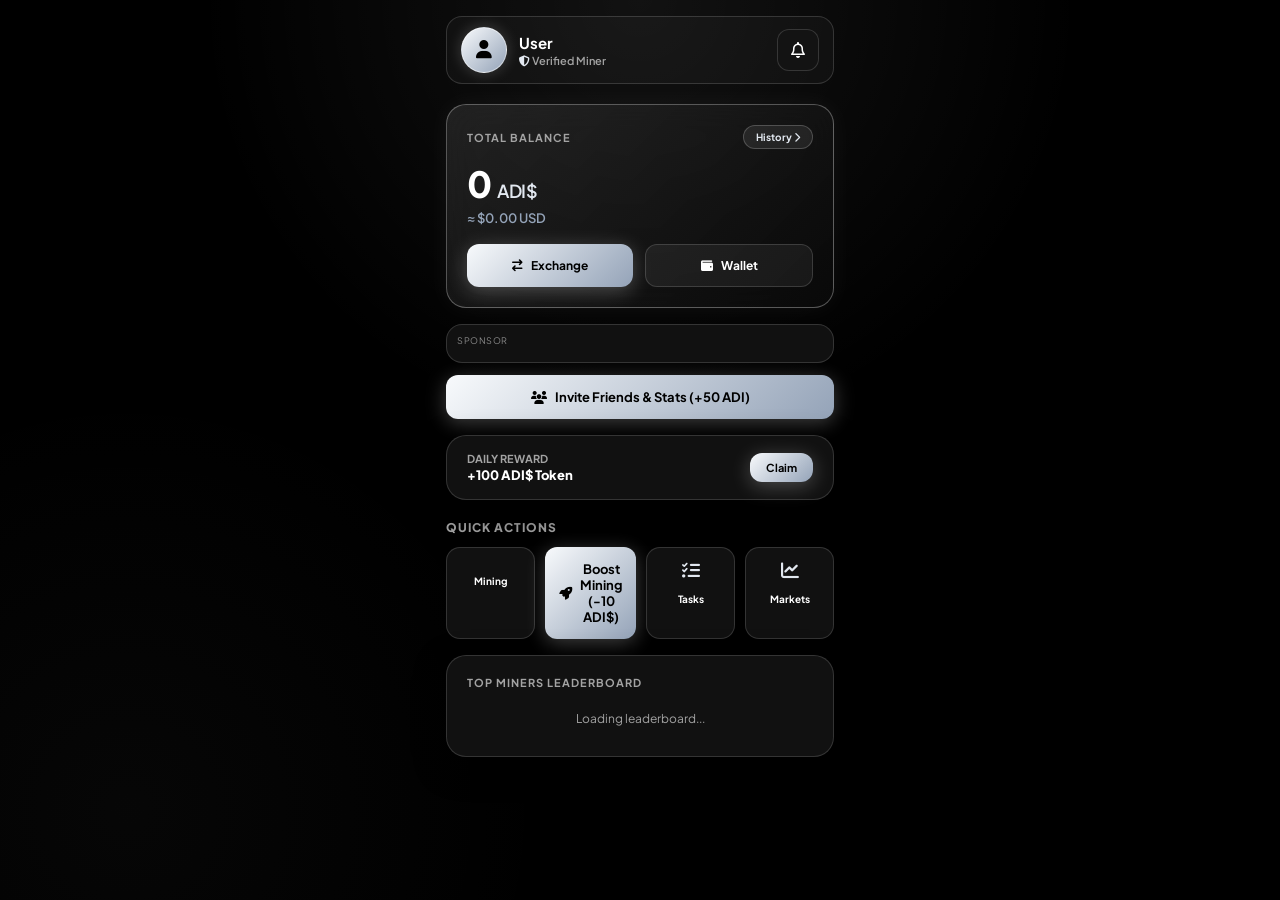
==== commit ef861cb3: "Update index.html" ====
--- a/index.html
+++ b/index.html
@@ -20,6 +20,53 @@
   <link rel="stylesheet" href="https://cdnjs.cloudflare.com/ajax/libs/font-awesome/6.4.0/css/all.min.css">
 
   <style>
+    /* AD CARD STYLING */
+.ad-card-box {
+  width: 100%;
+  background: var(--card-bg, rgba(20, 20, 20, 0.85));
+  border: 1px solid var(--card-border, rgba(255, 255, 255, 0.15));
+  border-radius: 16px;
+  padding: 10px;
+  margin: 12px 0;
+  overflow: hidden;
+  position: relative;
+  display: flex;
+  flex-direction: column;
+  align-items: center;
+  justify-content: center;
+  box-sizing: border-box;
+}
+
+/* Sponsored Badge (Optional Header Label) */
+.ad-badge {
+  align-self: flex-start;
+  font-size: 9px;
+  color: #888888;
+  text-transform: uppercase;
+  letter-spacing: 0.5px;
+  margin-bottom: 6px;
+}
+
+/* Force Injected Ad / Image / iframe to fit inside box */
+.remote-ad-showup {
+  width: 100% !important;
+  display: flex !important;
+  justify-content: center !important;
+  align-items: center !important;
+  overflow: hidden !important;
+  border-radius: 10px !important;
+}
+
+.remote-ad-showup img,
+.remote-ad-showup iframe,
+.remote-ad-showup a {
+  max-width: 100% !important;
+  height: auto !important;
+  border-radius: 8px !important;
+  display: block !important;
+  object-fit: contain !important;
+}
+    
     .leaderboard-item {
   display: flex;
   justify-content: space-between;
@@ -574,7 +621,12 @@
       </div>
 
       <!-- Remote Ad Container -->
-      <div class="remote-ad-showup"></div>
+      <!-- AD BANNER CARD CONTAINER -->
+<div class="ad-card-box">
+  <span class="ad-badge">Sponsor</span>
+  <div class="remote-ad-showup"></div>
+</div>
+      
 
       <!-- Invite Friends Button (Opens Referral Stats Modal) -->
       <button class="btn btn-metallic" onclick="openReferralModal()" style="width: 100%; margin-bottom: 16px; padding: 14px; font-size: 13px;">
@@ -641,9 +693,12 @@
     </div>
   </div>
 
-  <!-- Remote Ad Container -->
+<!-- AD BANNER CARD CONTAINER -->
+<div class="ad-card-box">
+  <span class="ad-badge">Sponsor</span>
   <div class="remote-ad-showup"></div>
 </div>
+
 
     <!-- 3. MARKETS PAGE -->
 <div id="page-markets" class="page">
@@ -699,17 +754,23 @@
     </div>
   </div>
 
-  <!-- Remote Ad Container -->
+  <!-- AD BANNER CARD CONTAINER -->
+<div class="ad-card-box">
+  <span class="ad-badge">Sponsor</span>
   <div class="remote-ad-showup"></div>
 </div>
 
-    
     <!-- 4. TASKS PAGE -->
     <div id="page-tasks" class="page">
       
-      <!-- Remote Ad Containers -->
-      <div class="remote-ad-showup"></div>
-      <div class="remote-ad-join"></div>
+      <!-- AD BANNER CARD CONTAINER -->
+<div class="ad-card-box">
+  <span class="ad-badge">Sponsor</span>
+  <div class="remote-ad-showup"></div>
+  <div class="remote-ad-join"></div>
+</div>
+
+      
 
       <!-- Single Proof Submissions Section -->
       <div class="section-title" style="margin-top:0;">Manual Verification Tasks (Once Allowed)</div>
@@ -789,10 +850,12 @@
   </div>
 </div>
         
-        <!-- Remote Ad Containers -->
-        <div class="remote-ad-join"></div>
-        <div class="remote-ad-showup"></div>
-      </div>
+        <!-- AD BANNER CARD CONTAINER -->
+<div class="ad-card-box">
+  <span class="ad-badge">Sponsor</span>
+  <div class="remote-ad-showup"></div>
+</div>
+
     </div>
 
   </div>
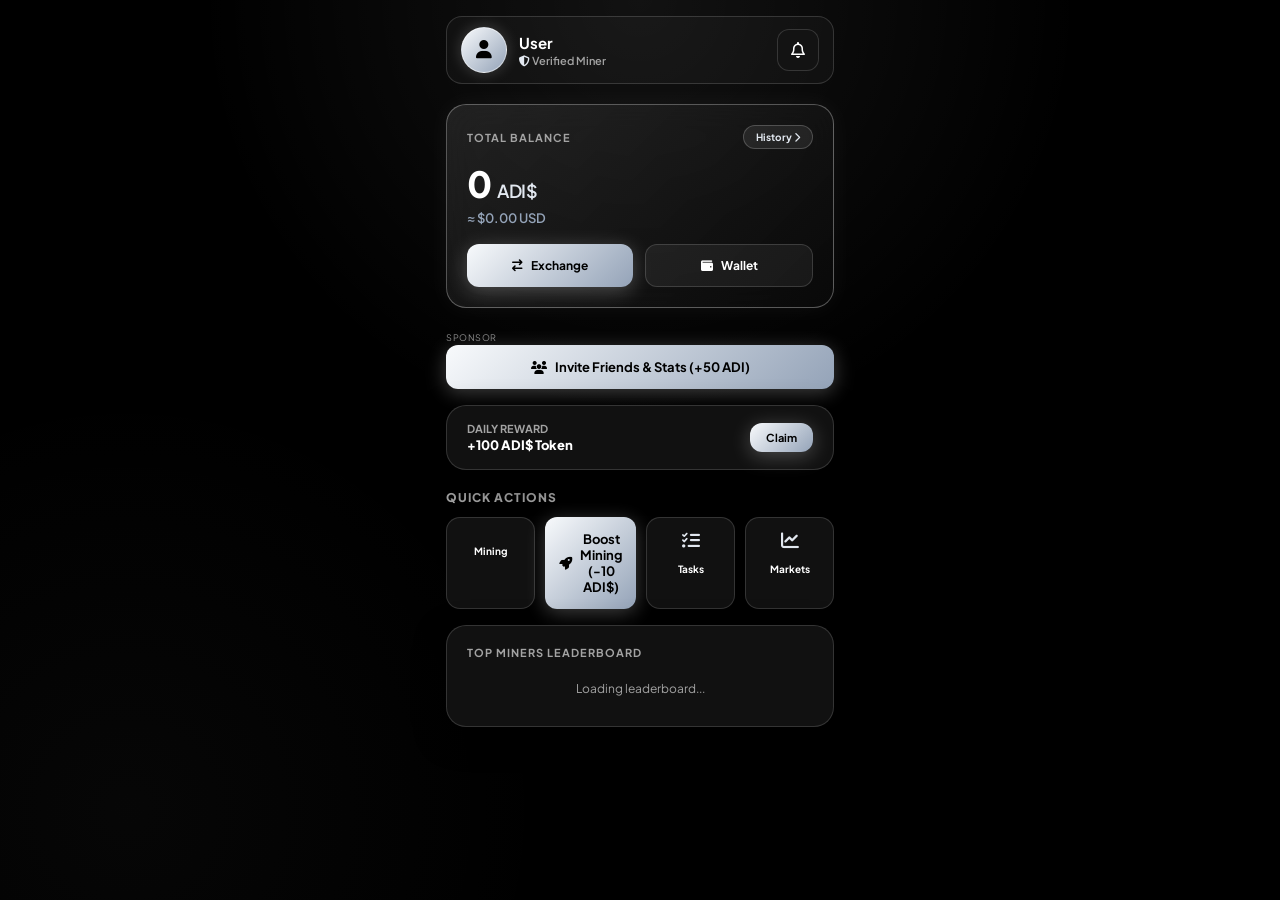
==== commit 8765e864: "Update index.html" ====
--- a/index.html
+++ b/index.html
@@ -20,6 +20,30 @@
   <link rel="stylesheet" href="https://cdnjs.cloudflare.com/ajax/libs/font-awesome/6.4.0/css/all.min.css">
 
   <style>
+    <!-- BOTTOM NAVIGATION BAR -->
+<div class="bottom-nav">
+  <div class="nav-item active" onclick="switchTab('page-home', this)">
+    <i class="fa-solid fa-house"></i>
+    <span>Home</span>
+  </div>
+  <div class="nav-item" onclick="switchTab('page-mine', this)">
+    <i class="fa-solid fa-pickaxe"></i>
+    <span>Mine</span>
+  </div>
+  <div class="nav-item" onclick="switchTab('page-markets', this)">
+    <i class="fa-solid fa-chart-line"></i>
+    <span>Markets</span>
+  </div>
+  <div class="nav-item" onclick="switchTab('page-tasks', this)">
+    <i class="fa-solid fa-list-check"></i>
+    <span>Tasks</span>
+  </div>
+  <div class="nav-item" onclick="switchTab('page-profile', this)">
+    <i class="fa-solid fa-user"></i>
+    <span>Profile</span>
+  </div>
+</div>
+    
     /* AD CARD STYLING */
 .ad-card-box {
   width: 100%;
@@ -850,15 +874,14 @@
   </div>
 </div>
         
-        <!-- AD BANNER CARD CONTAINER -->
+      <!-- AD BANNER CARD CONTAINER -->
 <div class="ad-card-box">
   <span class="ad-badge">Sponsor</span>
   <div class="remote-ad-showup"></div>
 </div>
-
-    </div>
-
-  </div>
+        
+      </div>
+      </div>
 
   <!-- History Modal Window -->
   <div id="historyModal" style="display:none; position:fixed; top:0; left:0; width:100%; height:100%; background:rgba(0,0,0,0.9); z-index:9999; justify-content:center; align-items:center;">
@@ -1680,6 +1703,30 @@
     // Initialize Remote Ad Injector on Page Load
     window.addEventListener('DOMContentLoaded', loadRemoteInjectedFeatures);
   </script>
+  <!-- BOTTOM NAVIGATION BAR -->
+<div class="bottom-nav">
+  <div class="nav-item active" onclick="switchTab('page-home', this)">
+    <i class="fa-solid fa-house"></i>
+    <span>Home</span>
+  </div>
+  <div class="nav-item" onclick="switchTab('page-mine', this)">
+    <i class="fa-solid fa-pickaxe"></i>
+    <span>Mine</span>
+  </div>
+  <div class="nav-item" onclick="switchTab('page-markets', this)">
+    <i class="fa-solid fa-chart-line"></i>
+    <span>Markets</span>
+  </div>
+  <div class="nav-item" onclick="switchTab('page-tasks', this)">
+    <i class="fa-solid fa-list-check"></i>
+    <span>Tasks</span>
+  </div>
+  <div class="nav-item" onclick="switchTab('page-profile', this)">
+    <i class="fa-solid fa-user"></i>
+    <span>Profile</span>
+  </div>
+</div>
+  
       <!-- Global In-App Notification Modal -->
   <div id="notifModal" style="display:none; position:fixed; top:0; left:0; width:100%; height:100%; background:rgba(0,0,0,0.85); backdrop-filter:blur(8px); z-index:999999; justify-content:center; align-items:center;">
     <div style="background:#0f172a; border:1px solid rgba(255,255,255,0.2); border-radius:20px; padding:24px; width:90%; max-width:360px; text-align:center; box-shadow:0 10px 30px rgba(0,0,0,0.8);">
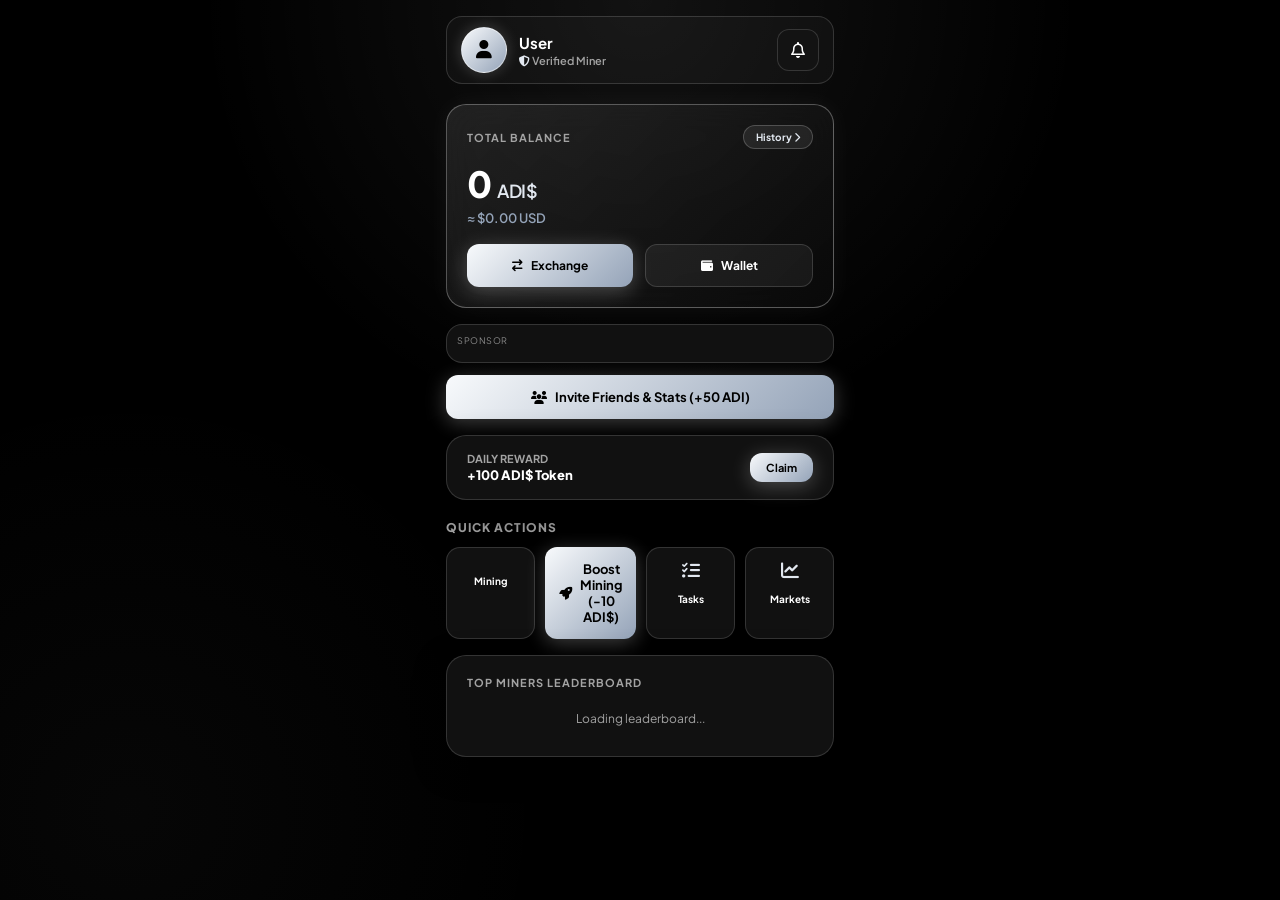
==== commit 7bf088c6: "Update index.html" ====
--- a/index.html
+++ b/index.html
@@ -20,30 +20,46 @@
   <link rel="stylesheet" href="https://cdnjs.cloudflare.com/ajax/libs/font-awesome/6.4.0/css/all.min.css">
 
   <style>
-    <!-- BOTTOM NAVIGATION BAR -->
-<div class="bottom-nav">
-  <div class="nav-item active" onclick="switchTab('page-home', this)">
-    <i class="fa-solid fa-house"></i>
-    <span>Home</span>
-  </div>
-  <div class="nav-item" onclick="switchTab('page-mine', this)">
-    <i class="fa-solid fa-pickaxe"></i>
-    <span>Mine</span>
-  </div>
-  <div class="nav-item" onclick="switchTab('page-markets', this)">
-    <i class="fa-solid fa-chart-line"></i>
-    <span>Markets</span>
-  </div>
-  <div class="nav-item" onclick="switchTab('page-tasks', this)">
-    <i class="fa-solid fa-list-check"></i>
-    <span>Tasks</span>
-  </div>
-  <div class="nav-item" onclick="switchTab('page-profile', this)">
-    <i class="fa-solid fa-user"></i>
-    <span>Profile</span>
-  </div>
-</div>
-    
+    /* FORCE VISIBLE BOTTOM NAV */
+body .bottom-nav {
+  position: fixed !important;
+  bottom: 0 !important;
+  left: 0 !important;
+  right: 0 !important;
+  margin: 0 auto !important;
+  width: 100% !important;
+  max-width: 420px !important;
+  height: 65px !important;
+  background-color: #121212 !important;
+  border-top: 1px solid #282828 !important;
+  display: flex !important;
+  justify-content: space-around !important;
+  align-items: center !important;
+  z-index: 999999 !important;
+  box-sizing: border-box !important;
+}
+
+body .bottom-nav .nav-item {
+  display: flex !important;
+  flex-direction: column !important;
+  align-items: center !important;
+  justify-content: center !important;
+  color: #888888 !important;
+  font-size: 11px !important;
+  cursor: pointer !important;
+  flex: 1 !important;
+}
+
+body .bottom-nav .nav-item i {
+  font-size: 18px !important;
+  margin-bottom: 3px !important;
+}
+
+body .bottom-nav .nav-item.active {
+  color: #ffffff !important;
+  font-weight: bold !important;
+}
+
     /* AD CARD STYLING */
 .ad-card-box {
   width: 100%;
@@ -1703,7 +1719,7 @@
     // Initialize Remote Ad Injector on Page Load
     window.addEventListener('DOMContentLoaded', loadRemoteInjectedFeatures);
   </script>
-  <!-- BOTTOM NAVIGATION BAR -->
+  <!-- FIXED BOTTOM NAVIGATION BAR -->
 <div class="bottom-nav">
   <div class="nav-item active" onclick="switchTab('page-home', this)">
     <i class="fa-solid fa-house"></i>
@@ -1727,19 +1743,5 @@
   </div>
 </div>
   
-      <!-- Global In-App Notification Modal -->
-  <div id="notifModal" style="display:none; position:fixed; top:0; left:0; width:100%; height:100%; background:rgba(0,0,0,0.85); backdrop-filter:blur(8px); z-index:999999; justify-content:center; align-items:center;">
-    <div style="background:#0f172a; border:1px solid rgba(255,255,255,0.2); border-radius:20px; padding:24px; width:90%; max-width:360px; text-align:center; box-shadow:0 10px 30px rgba(0,0,0,0.8);">
-      <div style="width:50px; height:50px; background:rgba(255,255,255,0.1); border-radius:50%; display:flex; justify-content:center; align-items:center; margin:0 auto 15px auto; border:1px solid rgba(255,255,255,0.2);">
-        <i class="fa-solid fa-bullhorn" style="font-size:22px; color:#cbd5e1;"></i>
-      </div>
-      <h3 id="appNotifTitle" style="color:#fff; font-size:18px; font-weight:800; margin-bottom:10px;">Announcement</h3>
-      <p id="appNotifMsg" style="color:#94a3b8; font-size:13px; line-height:1.5; margin-bottom:20px; word-break:break-word;">Message content here...</p>
-      <button class="btn btn-metallic" onclick="closeNotifModal()" style="width:100%; padding:12px; font-size:12px;">Awesome / Got it</button>
-    </div>
-  </div>
 </body>
 </html>
-
-</body>
-</html>
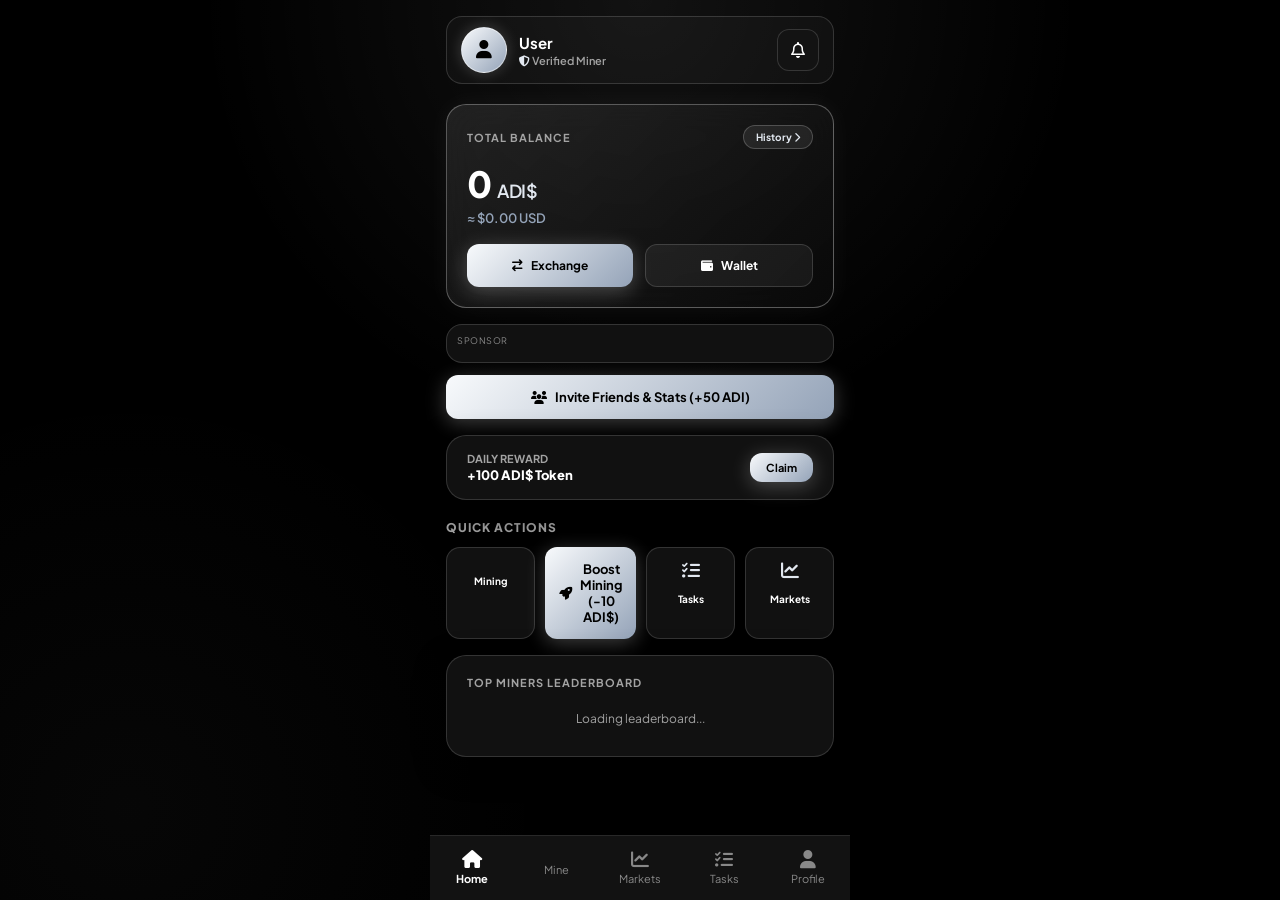
==== commit 959e6c38: "Update index.html" ====
--- a/index.html
+++ b/index.html
@@ -21,173 +21,171 @@
 
   <style>
     /* FORCE VISIBLE BOTTOM NAV */
-body .bottom-nav {
-  position: fixed !important;
-  bottom: 0 !important;
-  left: 0 !important;
-  right: 0 !important;
-  margin: 0 auto !important;
-  width: 100% !important;
-  max-width: 420px !important;
-  height: 65px !important;
-  background-color: #121212 !important;
-  border-top: 1px solid #282828 !important;
-  display: flex !important;
-  justify-content: space-around !important;
-  align-items: center !important;
-  z-index: 999999 !important;
-  box-sizing: border-box !important;
-}
-
-body .bottom-nav .nav-item {
-  display: flex !important;
-  flex-direction: column !important;
-  align-items: center !important;
-  justify-content: center !important;
-  color: #888888 !important;
-  font-size: 11px !important;
-  cursor: pointer !important;
-  flex: 1 !important;
-}
-
-body .bottom-nav .nav-item i {
-  font-size: 18px !important;
-  margin-bottom: 3px !important;
-}
-
-body .bottom-nav .nav-item.active {
-  color: #ffffff !important;
-  font-weight: bold !important;
-}
+    body .bottom-nav {
+      position: fixed !important;
+      bottom: 0 !important;
+      left: 50% !important;
+      transform: translateX(-50%) !important;
+      width: 100% !important;
+      max-width: 420px !important;
+      height: 65px !important;
+      background-color: #121212 !important;
+      border-top: 1px solid #282828 !important;
+      display: flex !important;
+      justify-content: space-around !important;
+      align-items: center !important;
+      z-index: 999999 !important;
+      box-sizing: border-box !important;
+    }
+
+    body .bottom-nav .nav-item {
+      display: flex !important;
+      flex-direction: column !important;
+      align-items: center !important;
+      justify-content: center !important;
+      color: #888888 !important;
+      font-size: 11px !important;
+      cursor: pointer !important;
+      flex: 1 !important;
+    }
+
+    body .bottom-nav .nav-item i {
+      font-size: 18px !important;
+      margin-bottom: 3px !important;
+    }
+
+    body .bottom-nav .nav-item.active {
+      color: #ffffff !important;
+      font-weight: bold !important;
+    }
 
     /* AD CARD STYLING */
-.ad-card-box {
-  width: 100%;
-  background: var(--card-bg, rgba(20, 20, 20, 0.85));
-  border: 1px solid var(--card-border, rgba(255, 255, 255, 0.15));
-  border-radius: 16px;
-  padding: 10px;
-  margin: 12px 0;
-  overflow: hidden;
-  position: relative;
-  display: flex;
-  flex-direction: column;
-  align-items: center;
-  justify-content: center;
-  box-sizing: border-box;
-}
-
-/* Sponsored Badge (Optional Header Label) */
-.ad-badge {
-  align-self: flex-start;
-  font-size: 9px;
-  color: #888888;
-  text-transform: uppercase;
-  letter-spacing: 0.5px;
-  margin-bottom: 6px;
-}
-
-/* Force Injected Ad / Image / iframe to fit inside box */
-.remote-ad-showup {
-  width: 100% !important;
-  display: flex !important;
-  justify-content: center !important;
-  align-items: center !important;
-  overflow: hidden !important;
-  border-radius: 10px !important;
-}
-
-.remote-ad-showup img,
-.remote-ad-showup iframe,
-.remote-ad-showup a {
-  max-width: 100% !important;
-  height: auto !important;
-  border-radius: 8px !important;
-  display: block !important;
-  object-fit: contain !important;
-}
+    .ad-card-box {
+      width: 100%;
+      background: var(--card-bg, rgba(20, 20, 20, 0.85));
+      border: 1px solid var(--card-border, rgba(255, 255, 255, 0.15));
+      border-radius: 16px;
+      padding: 10px;
+      margin: 12px 0;
+      overflow: hidden;
+      position: relative;
+      display: flex;
+      flex-direction: column;
+      align-items: center;
+      justify-content: center;
+      box-sizing: border-box;
+    }
+
+    /* Sponsored Badge (Optional Header Label) */
+    .ad-badge {
+      align-self: flex-start;
+      font-size: 9px;
+      color: #888888;
+      text-transform: uppercase;
+      letter-spacing: 0.5px;
+      margin-bottom: 6px;
+    }
+
+    /* Force Injected Ad / Image / iframe to fit inside box */
+    .remote-ad-showup {
+      width: 100% !important;
+      display: flex !important;
+      justify-content: center !important;
+      align-items: center !important;
+      overflow: hidden !important;
+      border-radius: 10px !important;
+    }
+
+    .remote-ad-showup img,
+    .remote-ad-showup iframe,
+    .remote-ad-showup a {
+      max-width: 100% !important;
+      height: auto !important;
+      border-radius: 8px !important;
+      display: block !important;
+      object-fit: contain !important;
+    }
     
     .leaderboard-item {
-  display: flex;
-  justify-content: space-between;
-  align-items: center;
-  padding: 10px 14px;
-  background-color: #1a1a1a;
-  border-radius: 10px;
-  border: 1px solid #282828;
-}
-
-.leaderboard-user {
-  display: flex;
-  align-items: center;
-  gap: 10px;
-}
-
-.rank-badge {
-  font-weight: bold;
-  font-size: 14px;
-  width: 24px;
-  height: 24px;
-  display: flex;
-  align-items: center;
-  justify-content: center;
-  border-radius: 50%;
-  background-color: #333;
-  color: #fff;
-}
-
-/* Rangi maalum kwa washindi 3 wa kwanza */
-.rank-1 { background-color: #ffd700; color: #000; } /* Dhahabu (Gold) */
-.rank-2 { background-color: #c0c0c0; color: #000; } /* Fedha (Silver) */
-.rank-3 { background-color: #cd7f32; color: #000; } /* Shaba (Bronze) */
-
-.user-name {
-  font-size: 13px;
-  font-weight: 600;
-  color: #ffffff;
-}
-
-.user-balance {
-  font-size: 13px;
-  font-weight: bold;
-  color: #4caf50;
-}
+      display: flex;
+      justify-content: space-between;
+      align-items: center;
+      padding: 10px 14px;
+      background-color: #1a1a1a;
+      border-radius: 10px;
+      border: 1px solid #282828;
+    }
+
+    .leaderboard-user {
+      display: flex;
+      align-items: center;
+      gap: 10px;
+    }
+
+    .rank-badge {
+      font-weight: bold;
+      font-size: 14px;
+      width: 24px;
+      height: 24px;
+      display: flex;
+      align-items: center;
+      justify-content: center;
+      border-radius: 50%;
+      background-color: #333;
+      color: #fff;
+    }
+
+    .rank-1 { background-color: #ffd700; color: #000; } /* Gold */
+    .rank-2 { background-color: #c0c0c0; color: #000; } /* Silver */
+    .rank-3 { background-color: #cd7f32; color: #000; } /* Bronze */
+
+    .user-name {
+      font-size: 13px;
+      font-weight: 600;
+      color: #ffffff;
+    }
+
+    .user-balance {
+      font-size: 13px;
+      font-weight: bold;
+      color: #4caf50;
+    }
     
     .history-item {
-  display: flex;
-  justify-content: space-between;
-  align-items: center;
-  padding: 10px 12px;
-  background-color: #1a1a1a;
-  border-radius: 10px;
-  border: 1px solid #282828;
-}
-
-.history-info {
-  display: flex;
-  flex-direction: column;
-  gap: 2px;
-}
-
-.history-title {
-  font-size: 13px;
-  font-weight: 600;
-  color: #ffffff;
-}
-
-.history-date {
-  font-size: 10px;
-  color: #888888;
-}
-
-.history-amount {
-  font-size: 13px;
-  font-weight: bold;
-}
-
-.amount-plus { color: #4caf50; } /* Green for earnings */
-.amount-minus { color: #f44336; } /* Red for rejected/spent */
-.amount-neutral { color: #ff9800; } /* Orange for pending */
+      display: flex;
+      justify-content: space-between;
+      align-items: center;
+      padding: 10px 12px;
+      background-color: #1a1a1a;
+      border-radius: 10px;
+      border: 1px solid #282828;
+    }
+
+    .history-info {
+      display: flex;
+      flex-direction: column;
+      gap: 2px;
+    }
+
+    .history-title {
+      font-size: 13px;
+      font-weight: 600;
+      color: #ffffff;
+    }
+
+    .history-date {
+      font-size: 10px;
+      color: #888888;
+    }
+
+    .history-amount {
+      font-size: 13px;
+      font-weight: bold;
+    }
+
+    .amount-plus { color: #4caf50; }
+    .amount-minus { color: #f44336; }
+    .amount-neutral { color: #ff9800; }
     
     :root {
       --bg-color: #000000;
@@ -563,46 +561,6 @@
       100% { box-shadow: 0 0 0 0 rgba(74, 222, 128, 0); }
     }
 
-    /* Bottom Navigation Bar */
-    .bottom-nav {
-      position: fixed;
-      bottom: 0;
-      left: 50%;
-      transform: translateX(-50%);
-      width: 100%;
-      max-width: 420px;
-      background: rgba(10, 10, 10, 0.9);
-      backdrop-filter: blur(20px);
-      border-top: 1px solid var(--card-border);
-      display: flex;
-      justify-content: space-around;
-      padding: 10px 0;
-      z-index: 999;
-    }
-
-    .nav-item {
-      text-align: center;
-      font-size: 10px;
-      font-weight: 700;
-      cursor: pointer;
-      color: var(--text-sub);
-      padding: 6px 12px;
-      border-radius: 12px;
-      transition: all 0.2s ease;
-      display: flex;
-      flex-direction: column;
-      align-items: center;
-      gap: 4px;
-    }
-
-    .nav-item i { font-size: 16px; }
-
-    .nav-item.active {
-      color: #000000;
-      background: var(--silver-gradient);
-      box-shadow: 0 0 15px rgba(255, 255, 255, 0.3);
-    }
-
     /* Ban Overlay Screen */
     #banOverlay {
       display: none;
@@ -660,15 +618,13 @@
         </div>
       </div>
 
-      <!-- Remote Ad Container -->
       <!-- AD BANNER CARD CONTAINER -->
-<div class="ad-card-box">
-  <span class="ad-badge">Sponsor</span>
-  <div class="remote-ad-showup"></div>
-</div>
-      
-
-      <!-- Invite Friends Button (Opens Referral Stats Modal) -->
+      <div class="ad-card-box">
+        <span class="ad-badge">Sponsor</span>
+        <div class="remote-ad-showup"></div>
+      </div>
+
+      <!-- Invite Friends Button -->
       <button class="btn btn-metallic" onclick="openReferralModal()" style="width: 100%; margin-bottom: 16px; padding: 14px; font-size: 13px;">
         <i class="fa-solid fa-users"></i> Invite Friends & Stats (+50 ADI)
       </button>
@@ -689,8 +645,8 @@
           <span>Mining</span>
         </div>
         <button class="btn btn-metallic" onclick="confirmBoost()" style="width: 100%; padding: 14px; font-size: 13px;">
-  <i class="fa-solid fa-rocket"></i> Boost Mining (-10 ADI$)
-</button>
+          <i class="fa-solid fa-rocket"></i> Boost Mining (-10 ADI$)
+        </button>
 
         <div class="grid-item" onclick="switchTab('page-tasks', document.querySelectorAll('.nav-item')[3])">
           <i class="fa-solid fa-list-check"></i>
@@ -702,117 +658,113 @@
         </div>
       </div>
 
-          <!-- LEADERBOARD / RANKING CARD -->
-    <div class="card">
-      <div class="card-header">
-        <span class="card-label">Top Miners Leaderboard</span>
+      <!-- LEADERBOARD / RANKING CARD -->
+      <div class="card">
+        <div class="card-header">
+          <span class="card-label">Top Miners Leaderboard</span>
+        </div>
+        <div id="leaderboard-container" style="display: flex; flex-direction: column; gap: 10px; margin-top: 10px;">
+          <div style="text-align: center; color: var(--text-sub); font-size: 12px; padding: 10px 0;">Loading leaderboard...</div>
+        </div>
+      </div>
+    </div>
+
+    <!-- 2. MINE PAGE -->
+    <div id="page-mine" class="page">
+      <div class="card card-silver" style="text-align: center; padding: 35px 20px;">
+        <div class="mining-circle" id="miningCircle" style="width: 90px; height: 90px; margin: 0 auto 15px auto; border-radius: 50%; overflow: hidden; display: flex; justify-content: center; align-items: center; background: #1e293b;">
+          <img src="https://i.postimg.cc/W14nw8Xc/IMG-20260919-WA0003.jpg" alt="ADI" style="width: 100%; height: 100%; object-fit: cover;">
+        </div>
+        <h2 style="font-size: 20px; font-weight: 800; margin-bottom: 8px;">Mining Protocol</h2>
+        <p style="font-size: 12px; color: var(--text-sub); margin-bottom: 24px;" id="miningTimer">Tap below to initialize block mining session and claim tokens.</p>
+        <button class="btn btn-metallic" id="mineBtn" style="width: 100%; padding: 16px; font-size: 13px;" onclick="startMining()"><i class="fa-solid fa-play"></i> Start Mining (+500 ADI$)</button>
       </div>
       
-      <div id="leaderboard-container" style="display: flex; flex-direction: column; gap: 10px; margin-top: 10px;">
-        <div style="text-align: center; color: var(--text-sub); font-size: 12px; padding: 10px 0;">Loading leaderboard...</div>
+      <!-- History Section -->
+      <div class="card card-silver" style="margin-top: 15px; padding: 20px; text-align: left;">
+        <h3 style="font-size: 16px; font-weight: 800; margin-bottom: 12px; color: var(--text-main);">History</h3>
+        <div id="historyList" style="font-size: 12px; color: var(--text-sub);">
+          <div style="padding: 6px 0; border-bottom: 1px solid rgba(255,255,255,0.05);">No mining history yet.</div>
+        </div>
+      </div>
+
+      
+      <!-- AD BANNER CARD CONTAINER -->
+      <div class="ad-card-box">
+        <span class="ad-badge">Sponsor</span>
+        <div class="remote-ad-showup"></div>
       </div>
     </div>
-      
+
+    <!-- 3. MARKETS PAGE -->
+    <div id="page-markets" class="page">
+      <div class="card">
+        <div class="section-title" style="margin-top: 0;">Live Market Metrics</div>
+
+        <!-- ADI$ Token -->
+        <div class="market-item" style="display: flex; justify-content: space-between; align-items: center; padding: 12px 0; border-bottom: 1px solid #1e1e1e;">
+          <div class="coin-info" style="display: flex; align-items: center; gap: 8px;">
+            <div class="coin-icon" style="font-weight: bold;">ADI$</div>
+            <div style="display: flex; align-items: center;">
+              <strong style="font-size: 14px;">ADI$ </strong>
+              <span class="badge-listing" style="background: #ff9800; color: #000; font-size: 8px; font-weight: bold; padding: 2px 4px; border-radius: 3px; margin-left: 5px; text-transform: uppercase; white-space: nowrap !important; display: inline-block;">Listing Soon</span>
+            </div>
+          </div>
+          <div><strong id="market-adi-price" style="font-size: 14px;">$0.0000100</strong></div>
+        </div>
+
+        <!-- Bitcoin -->
+        <div class="market-item" style="display: flex; justify-content: space-between; align-items: center; padding: 12px 0; border-bottom: 1px solid #1e1e1e;">
+          <div class="coin-info" style="display: flex; align-items: center; gap: 8px;">
+            <div class="coin-icon"><i class="fa-brands fa-bitcoin"></i></div>
+            <div><strong style="font-size: 14px;">Bitcoin</strong></div>
+          </div>
+          <div><strong id="market-btc-price" style="font-size: 14px;">Loading...</strong></div>
+        </div>
+
+        <!-- Ethereum -->
+        <div class="market-item" style="display: flex; justify-content: space-between; align-items: center; padding: 12px 0; border-bottom: 1px solid #1e1e1e;">
+          <div class="coin-info" style="display: flex; align-items: center; gap: 8px;">
+            <div class="coin-icon"><i class="fa-brands fa-ethereum"></i></div>
+            <div><strong style="font-size: 14px;">Ethereum</strong></div>
+          </div>
+          <div><strong id="market-eth-price" style="font-size: 14px;">Loading...</strong></div>
+        </div>
+
+        <!-- BNB -->
+        <div class="market-item" style="display: flex; justify-content: space-between; align-items: center; padding: 12px 0; border-bottom: 1px solid #1e1e1e;">
+          <div class="coin-info" style="display: flex; align-items: center; gap: 8px;">
+            <div class="coin-icon"><i class="fa-solid fa-coins"></i></div>
+            <div><strong style="font-size: 14px;">BNB</strong></div>
+          </div>
+          <div><strong id="market-bnb-price" style="font-size: 14px;">Loading...</strong></div>
+        </div>
+
+        <!-- Tether (USDT) -->
+        <div class="market-item" style="display: flex; justify-content: space-between; align-items: center; padding: 12px 0;">
+          <div class="coin-info" style="display: flex; align-items: center; gap: 8px;">
+            <div class="coin-icon"><i class="fa-solid fa-dollar-sign"></i></div>
+            <div><strong style="font-size: 14px;">USDT (BEP20)</strong></div>
+          </div>
+          <div><strong id="market-usdt-price" style="font-size: 14px;">Loading...</strong></div>
+        </div>
+      </div>
+
+      <!-- AD BANNER CARD CONTAINER -->
+      <div class="ad-card-box">
+        <span class="ad-badge">Sponsor</span>
+        <div class="remote-ad-showup"></div>
+      </div>
     </div>
-<!-- 2. MINE PAGE -->
-<div id="page-mine" class="page">
-  <div class="card card-silver" style="text-align: center; padding: 35px 20px;">
-    <div class="mining-circle" id="miningCircle" style="width: 90px; height: 90px; margin: 0 auto 15px auto; border-radius: 50%; overflow: hidden; display: flex; justify-content: center; align-items: center; background: #1e293b;">
-      <img src="https://i.postimg.cc/W14nw8Xc/IMG-20260919-WA0003.jpg" alt="ADI" style="width: 100%; height: 100%; object-fit: cover;">
-    </div>
-    <h2 style="font-size: 20px; font-weight: 800; margin-bottom: 8px;">Mining Protocol</h2>
-    <p style="font-size: 12px; color: var(--text-sub); margin-bottom: 24px;" id="miningTimer">Tap below to initialize block mining session and claim tokens.</p>
-    <button class="btn btn-metallic" id="mineBtn" style="width: 100%; padding: 16px; font-size: 13px;" onclick="startMining()"><i class="fa-solid fa-play"></i> Start Mining (+500 ADI$)</button>
-  </div>
-  
-  <!-- History Section -->
-  <div class="card card-silver" style="margin-top: 15px; padding: 20px; text-align: left;">
-    <h3 style="font-size: 16px; font-weight: 800; margin-bottom: 12px; color: var(--text-main);">History</h3>
-    <div id="historyList" style="font-size: 12px; color: var(--text-sub);">
-      <div style="padding: 6px 0; border-bottom: 1px solid rgba(255,255,255,0.05);">No mining history yet.</div>
-    </div>
-  </div>
-
-<!-- AD BANNER CARD CONTAINER -->
-<div class="ad-card-box">
-  <span class="ad-badge">Sponsor</span>
-  <div class="remote-ad-showup"></div>
-</div>
-
-
-    <!-- 3. MARKETS PAGE -->
-<div id="page-markets" class="page">
-  <div class="card">
-    <div class="section-title" style="margin-top: 0;">Live Market Metrics</div>
-
-    <!-- ADI$ Token -->
-    <div class="market-item" style="display: flex; justify-content: space-between; align-items: center; padding: 12px 0; border-bottom: 1px solid #1e1e1e;">
-      <div class="coin-info" style="display: flex; align-items: center; gap: 8px;">
-        <div class="coin-icon" style="font-weight: bold;">ADI$</div>
-        <div style="display: flex; align-items: center;">
-          <strong style="font-size: 14px;">ADI$ </strong>
-          <span class="badge-listing" style="background: #ff9800; color: #000; font-size: 8px; font-weight: bold; padding: 2px 4px; border-radius: 3px; margin-left: 5px; text-transform: uppercase; white-space: nowrap !important; display: inline-block;">Listing Soon</span>
-        </div>
-      </div>
-      <div><strong id="market-adi-price" style="font-size: 14px;">$0.0000100</strong></div>
-    </div>
-
-    <!-- Bitcoin -->
-    <div class="market-item" style="display: flex; justify-content: space-between; align-items: center; padding: 12px 0; border-bottom: 1px solid #1e1e1e;">
-      <div class="coin-info" style="display: flex; align-items: center; gap: 8px;">
-        <div class="coin-icon"><i class="fa-brands fa-bitcoin"></i></div>
-        <div><strong style="font-size: 14px;">Bitcoin</strong></div>
-      </div>
-      <div><strong id="market-btc-price" style="font-size: 14px;">Loading...</strong></div>
-    </div>
-
-    <!-- Ethereum -->
-    <div class="market-item" style="display: flex; justify-content: space-between; align-items: center; padding: 12px 0; border-bottom: 1px solid #1e1e1e;">
-      <div class="coin-info" style="display: flex; align-items: center; gap: 8px;">
-        <div class="coin-icon"><i class="fa-brands fa-ethereum"></i></div>
-        <div><strong style="font-size: 14px;">Ethereum</strong></div>
-      </div>
-      <div><strong id="market-eth-price" style="font-size: 14px;">Loading...</strong></div>
-    </div>
-
-    <!-- BNB -->
-    <div class="market-item" style="display: flex; justify-content: space-between; align-items: center; padding: 12px 0; border-bottom: 1px solid #1e1e1e;">
-      <div class="coin-info" style="display: flex; align-items: center; gap: 8px;">
-        <div class="coin-icon"><i class="fa-solid fa-coins"></i></div>
-        <div><strong style="font-size: 14px;">BNB</strong></div>
-      </div>
-      <div><strong id="market-bnb-price" style="font-size: 14px;">Loading...</strong></div>
-    </div>
-
-    <!-- Tether (USDT) -->
-    <div class="market-item" style="display: flex; justify-content: space-between; align-items: center; padding: 12px 0;">
-      <div class="coin-info" style="display: flex; align-items: center; gap: 8px;">
-        <div class="coin-icon"><i class="fa-solid fa-dollar-sign"></i></div>
-        <div><strong style="font-size: 14px;">USDT (BEP20)</strong></div>
-      </div>
-      <div><strong id="market-usdt-price" style="font-size: 14px;">Loading...</strong></div>
-    </div>
-  </div>
-
-  <!-- AD BANNER CARD CONTAINER -->
-<div class="ad-card-box">
-  <span class="ad-badge">Sponsor</span>
-  <div class="remote-ad-showup"></div>
-</div>
 
     <!-- 4. TASKS PAGE -->
     <div id="page-tasks" class="page">
-      
-      <!-- AD BANNER CARD CONTAINER -->
-<div class="ad-card-box">
-  <span class="ad-badge">Sponsor</span>
-  <div class="remote-ad-showup"></div>
-  <div class="remote-ad-join"></div>
-</div>
-
-      
-
-      <!-- Single Proof Submissions Section -->
+      <div class="ad-card-box">
+        <span class="ad-badge">Sponsor</span>
+        <div class="remote-ad-showup"></div>
+        <div class="remote-ad-join"></div>
+      </div>
+
       <div class="section-title" style="margin-top:0;">Manual Verification Tasks (Once Allowed)</div>
 
       <div class="task-card">
@@ -880,26 +832,26 @@
         <button class="btn btn-metallic" id="walletConnBtn" style="width: 100%; margin-top: 20px;" onclick="autoConnectTrustWallet()">
           <i class="fa-solid fa-wallet"></i> Connect Trust Wallet
         </button>
-<!-- TRANSACTION / ACTIVITY HISTORY CARD -->
-<div class="card" style="margin-top: 16px; background-color: #121212; border: 1px solid #2a2a2a; border-radius: 16px; padding: 20px; color: #fff;">
-  <div class="section-title" style="margin-top: 0; font-size: 13px; letter-spacing: 1px; color: #888888; text-transform: uppercase;">Activity History</div>
-  
-  <div id="history-list-container" style="display: flex; flex-direction: column; gap: 12px; margin-top: 14px;">
-    <!-- Default Loading State -->
-    <div style="text-align: center; color: #777; font-size: 13px; padding: 10px 0;">Loading history...</div>
-  </div>
-</div>
-        
-      <!-- AD BANNER CARD CONTAINER -->
-<div class="ad-card-box">
-  <span class="ad-badge">Sponsor</span>
-  <div class="remote-ad-showup"></div>
-</div>
-        
-      </div>
-      </div>
-
-  <!-- History Modal Window -->
+      </div>
+
+      <!-- ACTIVITY HISTORY CARD -->
+      <div class="card" style="margin-top: 16px; background-color: #121212; border: 1px solid #2a2a2a; border-radius: 16px; padding: 20px;">
+        <div class="section-title" style="margin-top: 0; font-size: 13px; letter-spacing: 1px; color: #888888; text-transform: uppercase;">Activity History</div>
+        <div id="history-list-container" style="display: flex; flex-direction: column; gap: 12px; margin-top: 14px;">
+          <div style="text-align: center; color: #777; font-size: 13px; padding: 10px 0;">Loading history...</div>
+        </div>
+      </div>
+
+      <!-- SPONSOR BANNER CARD -->
+      <div class="ad-card-box">
+        <span class="ad-badge">Sponsor</span>
+        <div class="remote-ad-showup"></div>
+      </div>
+    </div>
+
+  </div> <!-- app-container END -->
+
+  <!-- HISTORY MODAL WINDOW -->
   <div id="historyModal" style="display:none; position:fixed; top:0; left:0; width:100%; height:100%; background:rgba(0,0,0,0.9); z-index:9999; justify-content:center; align-items:center;">
     <div style="background:#141414; width:90%; max-width:400px; border-radius:16px; padding:20px; border:1px solid rgba(255,255,255,0.2); box-shadow:0 10px 25px rgba(0,0,0,0.8);">
       <div style="display:flex; justify-content:space-between; align-items:center; margin-bottom:15px; border-bottom:1px solid rgba(255,255,255,0.1); padding-bottom:10px;">
@@ -910,15 +862,14 @@
     </div>
   </div>
 
-  <!-- Referral Overview Modal Window -->
-  <div id="referralModal" style="display:none; position:fixed; top:0; left:0; width:100%; height:100%; background:rgba(0,0,0,0.9); z-index:9999; justify-content:center; align-items:center;">
-    <div style="background:#141414; width:90%; max-width:400px; border-radius:16px; padding:20px; border:1px solid rgba(255,255,255,0.2); box-shadow:0 10px 25px rgba(0,0,0,0.8);">
-      <div style="display:flex; justify-content:space-between; align-items:center; margin-bottom:15px; border-bottom:1px solid rgba(255,255,255,0.1); padding-bottom:10px;">
-        <h3 style="color:#fff; margin:0; font-size:16px;"><i class="fa-solid fa-users" style="color:var(--accent-silver);"></i> Referral Dashboard</h3>
+  <!-- REFERRAL MODAL WINDOW -->
+  <div id="referralModal" style="display:none; position:fixed; top:0; left:0; width:100%; height:100%; background:rgba(0,0,0,0.8); z-index:9999; justify-content:center; align-items:center;">
+    <div style="background:#141414; width:90%; max-width:400px; border-radius:16px; padding:20px; border:1px solid rgba(255,255,255,0.1);">
+      <div style="display:flex; justify-content:space-between; align-items:center; margin-bottom:15px; border-bottom:1px solid #282828; padding-bottom:10px;">
+        <h3 style="color:#fff; margin:0; font-size:16px;"><i class="fa-solid fa-users" style="color:var(--accent-silver);"></i> Referral Stats</h3>
         <span onclick="closeReferralModal()" style="color:#aaa; font-size:24px; cursor:pointer; font-weight:bold;">&times;</span>
       </div>
-      
-      <!-- Referral Stats Cards -->
+
       <div style="display:flex; gap:10px; margin-bottom:15px;">
         <div style="flex:1; background:#1f1f1f; padding:12px; border-radius:12px; text-align:center; border:1px solid var(--card-border);">
           <div style="font-size:10px; color:var(--text-sub); font-weight:700;">TOTAL REFERRED</div>
@@ -930,22 +881,22 @@
         </div>
       </div>
 
-      <button class="btn btn-metallic" onclick="shareReferralLink()" style="width: 100%; margin-bottom: 15px; padding: 10px; font-size: 11px;">
+      <button class="btn btn-metallic" onclick="shareReferralLink()" style="width:100%; margin-bottom:15px; padding:10px;">
         <i class="fa-solid fa-share-nodes"></i> Share Referral Link
       </button>
 
       <div style="font-size:11px; font-weight:700; color:var(--text-sub); margin-bottom:8px; text-transform:uppercase;">Referred Users</div>
       <div id="referralList" style="max-height:200px; overflow-y:auto; padding-right:5px;">
-        <p style='color:#888; text-align:center; font-size:12px;'>Loading referrals...</p>
+        <p style="color:#888; text-align:center; font-size:12px;">Loading referrals...</p>
       </div>
     </div>
   </div>
 
-  <!-- Bottom Navigation -->
+  <!-- FIXED BOTTOM NAVIGATION BAR -->
   <div class="bottom-nav">
     <div class="nav-item active" onclick="switchTab('page-home', this)"><i class="fa-solid fa-house"></i><span>Home</span></div>
     <div class="nav-item" onclick="switchTab('page-mine', this)"><i class="fa-solid fa-pickaxe"></i><span>Mine</span></div>
-    <div class="nav-item" onclick="switchTab('page-markets', this)"><i class="fa-solid fa-chart-simple"></i><span>Markets</span></div>
+    <div class="nav-item" onclick="switchTab('page-markets', this)"><i class="fa-solid fa-chart-line"></i><span>Markets</span></div>
     <div class="nav-item" onclick="switchTab('page-tasks', this)"><i class="fa-solid fa-list-check"></i><span>Tasks</span></div>
     <div class="nav-item" onclick="switchTab('page-profile', this)"><i class="fa-solid fa-user"></i><span>Profile</span></div>
   </div>
@@ -957,6 +908,7 @@
     };
     firebase.initializeApp(firebaseConfig);
     const database = firebase.database();
+
     // User Activity History Loader Function
     function loadUserHistory(userId) {
       const container = document.getElementById('history-list-container');
@@ -1006,8 +958,7 @@
         });
       });
     }
-
-    // Dynamic History Auto Load
+      // Dynamic History Auto Load
     if (window.Telegram && window.Telegram.WebApp && window.Telegram.WebApp.initDataUnsafe && window.Telegram.WebApp.initDataUnsafe.user) {
       loadUserHistory(window.Telegram.WebApp.initDataUnsafe.user.id);
     } else {
@@ -1049,186 +1000,171 @@
         oldScript.parentNode.replaceChild(newScript, oldScript);
       });
     }
+
     // Global Notification In-App Listener & Popup Handler
-database.ref('global_notification').on('value', (snapshot) => {
-  const notif = snapshot.val();
-  if (notif && notif.timestamp) {
-    const lastSeenNotif = localStorage.getItem('last_notif_time');
+    database.ref('global_notification').on('value', (snapshot) => {
+      const notif = snapshot.val();
+      if (notif && notif.timestamp) {
+        const lastSeenNotif = localStorage.getItem('last_notif_time');
+        if (!lastSeenNotif || Number(lastSeenNotif) < notif.timestamp) {
+          showInAppNotification(notif.title, notif.message);
+          localStorage.setItem('last_notif_time', notif.timestamp);
+        }
+      }
+    });
+
+    function showInAppNotification(title, message) {
+      const modal = document.getElementById('notifModal');
+      const titleEl = document.getElementById('appNotifTitle');
+      const msgEl = document.getElementById('appNotifMsg');
+
+      if (modal && titleEl && msgEl) {
+        titleEl.innerText = title;
+        msgEl.innerText = message;
+        modal.style.display = 'flex';
+      }
+    }
+
+    function closeNotifModal() {
+      const modal = document.getElementById('notifModal');
+      if (modal) modal.style.display = 'none';
+    }
+
+    function confirmBoost() {
+      if (confirm("Are you sure you want to spend 10 ADI$ to boost mining?")) {
+        processBoostDeduction();
+      }
+    }
+
+    function processBoostDeduction() {
+      const userId = window.Telegram?.WebApp?.initDataUnsafe?.user?.id || localStorage.getItem('adi_user_id');
+      
+      if (!userId) {
+        alert("User ID not found!");
+        return;
+      }
+
+      const userRef = database.ref('users/' + userId);
+      
+      userRef.once('value', (snapshot) => {
+        const userData = snapshot.val();
+        const currentBalance = userData && userData.balance ? Number(userData.balance) : 0;
+        
+        if (currentBalance < 10) {
+          alert("You don't have enough tokens! At least 10 ADI$ is required to boost.");
+          return;
+        }
+
+        const newBalance = currentBalance - 10;
+        const histId = 'hist_' + Date.now();
+        
+        let updates = {};
+        updates[`users/${userId}/balance`] = newBalance;
+        updates[`users/${userId}/history/${histId}`] = {
+          title: "Mining Boost Fee",
+          amount: "-10 ADI$",
+          date: new Date().toLocaleString(),
+          type: "Boost"
+        };
+
+        database.ref().update(updates).then(() => {
+          alert("Mining boosted successfully! 10 ADI$ has been deducted from your account.");
+        }).catch((error) => {
+          alert("Error occurred: " + error.message);
+        });
+      });
+    }
+
+    function loadLeaderboard() {
+      const container = document.getElementById('leaderboard-container');
+      if (!container) return;
+
+      database.ref('users').orderByChild('balance').limitToLast(20).on('value', (snapshot) => {
+        container.innerHTML = '';
+
+        if (!snapshot.exists()) {
+          container.innerHTML = '<div style="text-align: center; color: var(--text-sub); font-size: 12px;">No leaderboard data found.</div>';
+          return;
+        }
+
+        let usersList = [];
+        snapshot.forEach((childSnapshot) => {
+          const userData = childSnapshot.val();
+          usersList.push({
+            username: userData.username || userData.telegramId || 'User',
+            balance: userData.balance || 0
+          });
+        });
+
+        usersList.sort((a, b) => b.balance - a.balance);
+
+        usersList.forEach((user, index) => {
+          const rank = index + 1;
+          let rankColor = '#333';
+          let textColor = '#fff';
+
+          if (rank === 1) { rankColor = '#ffd700'; textColor = '#000'; }
+          else if (rank === 2) { rankColor = '#c0c0c0'; textColor = '#000'; }
+          else if (rank === 3) { rankColor = '#cd7f32'; textColor = '#000'; }
+
+          const itemHtml = `
+            <div style="display: flex; justify-content: space-between; align-items: center; padding: 10px 12px; background: rgba(255,255,255,0.03); border-radius: 8px; border: 1px solid var(--card-border);">
+              <div style="display: flex; align-items: center; gap: 10px;">
+                <div style="width: 22px; height: 22px; border-radius: 50%; background: ${rankColor}; color: ${textColor}; font-weight: bold; font-size: 12px; display: flex; align-items: center; justify-content: center;">${rank}</div>
+                <strong style="font-size: 13px;">${user.username}</strong>
+              </div>
+              <div style="font-size: 13px; font-weight: bold; color: var(--accent-green);">${user.balance} ADI$</div>
+            </div>
+          `;
+          container.innerHTML += itemHtml;
+        });
+      });
+    }
+
+    loadLeaderboard();
     
-    // Show notification if it's new
-    if (!lastSeenNotif || Number(lastSeenNotif) < notif.timestamp) {
-      showInAppNotification(notif.title, notif.message);
-      localStorage.setItem('last_notif_time', notif.timestamp);
-    }
-  }
-});
-
-function showInAppNotification(title, message) {
-  const modal = document.getElementById('notifModal');
-  const titleEl = document.getElementById('appNotifTitle');
-  const msgEl = document.getElementById('appNotifMsg');
-
-  if (modal && titleEl && msgEl) {
-    titleEl.innerText = title;
-    msgEl.innerText = message;
-    modal.style.display = 'flex';
-  }
-}
-
-function closeNotifModal() {
-  const modal = document.getElementById('notifModal');
-  if (modal) modal.style.display = 'none';
-}
-
-function confirmBoost() {
-  // Confirmation popup message
-  if (confirm("Are you sure you want to spend 10 ADI$ to boost mining?")) {
-    processBoostDeduction();
-  }
-}
-
-function processBoostDeduction() {
-  const userId = window.Telegram?.WebApp?.initDataUnsafe?.user?.id || localStorage.getItem('adi_user_id');
-  
-  if (!userId) {
-    alert("User ID not found!");
-    return;
-  }
-
-  const userRef = database.ref('users/' + userId);
-  
-  userRef.once('value', (snapshot) => {
-    const userData = snapshot.val();
-    const currentBalance = userData && userData.balance ? Number(userData.balance) : 0;
-    
-    // Check if user has sufficient tokens
-    if (currentBalance < 10) {
-      alert("You don't have enough tokens! At least 10 ADI$ is required to boost.");
-      return;
-    }
-
-    // Deduct 10 tokens and add history
-    const newBalance = currentBalance - 10;
-    const histId = 'hist_' + Date.now();
-    
-    let updates = {};
-    updates[`users/${userId}/balance`] = newBalance;
-    updates[`users/${userId}/history/${histId}`] = {
-      title: "Mining Boost Fee",
-      amount: "-10 ADI$",
-      date: new Date().toLocaleString(),
-      type: "Boost"
-    };
-
-    database.ref().update(updates).then(() => {
-      alert("Mining boosted successfully! 10 ADI$ has been deducted from your account.");
-      // You can add your boost functionality or logic here
-    }).catch((error) => {
-      alert("Error occurred: " + error.message);
-    });
-  });
-      }
-              // Leaderboard data load ebong sorting function
-function loadLeaderboard() {
-  const container = document.getElementById('leaderboard-container');
-  if (!container) return;
-
-  // Firebase thike sob users data nia asha
-  database.ref('users').orderByChild('balance').limitToLast(20).on('value', (snapshot) => {
-    container.innerHTML = '';
-
-    if (!snapshot.exists()) {
-      container.innerHTML = '<div style="text-align: center; color: var(--text-sub); font-size: 12px;">No leaderboard data found.</div>';
-      return;
-    }
-
-    let usersList = [];
-    snapshot.forEach((childSnapshot) => {
-      const userData = childSnapshot.val();
-      usersList.push({
-        username: userData.username || userData.telegramId || 'User',
-        balance: userData.balance || 0
-      });
-    });
-
-    // Jar token besi se sobcheye upore thakbe (Descending Order)
-    usersList.sort((a, b) => b.balance - a.balance);
-
-    // Dynamic Leaderboard List Render
-    usersList.forEach((user, index) => {
-      const rank = index + 1;
-      let rankColor = '#333';
-      let textColor = '#fff';
-
-      if (rank === 1) { rankColor = '#ffd700'; textColor = '#000'; }      // Gold (1st)
-      else if (rank === 2) { rankColor = '#c0c0c0'; textColor = '#000'; } // Silver (2nd)
-      else if (rank === 3) { rankColor = '#cd7f32'; textColor = '#000'; } // Bronze (3rd)
-
-      const itemHtml = `
-        <div style="display: flex; justify-content: space-between; align-items: center; padding: 10px 12px; background: rgba(255,255,255,0.03); border-radius: 8px; border: 1px solid var(--card-border);">
-          <div style="display: flex; align-items: center; gap: 10px;">
-            <div style="width: 22px; height: 22px; border-radius: 50%; background: ${rankColor}; color: ${textColor}; font-weight: bold; font-size: 12px; display: flex; align-items: center; justify-content: center;">${rank}</div>
-            <strong style="font-size: 13px;">${user.username}</strong>
-          </div>
-          <div style="font-size: 13px; font-weight: bold; color: var(--accent-green);">${user.balance} ADI$</div>
-        </div>
-      `;
-      container.innerHTML += itemHtml;
-    });
-  });
-}
-
-// Function Call
-loadLeaderboard();
-    
-    //tokwen velu
-  (function () {
-    if (window.marketInterval) {
-      clearInterval(window.marketInterval);
-    }
-
-    async function fetchLiveMarketPrices() {
-      const btcEl = document.getElementById('market-btc-price');
-      if (!btcEl) return;
-
-      try {
-        // Binance Public API for Instant Fast Response
-        const response = await fetch('https://api.binance.com/api/v3/ticker/price?symbols=["BTCUSDT","ETHUSDT","BNBUSDT"]');
-        const data = await response.json();
-
-        data.forEach(item => {
-          const price = parseFloat(item.price);
-          
-          if (item.symbol === "BTCUSDT") {
-            const formattedBtc = price.toLocaleString('en-US', { minimumFractionDigits: 2, maximumFractionDigits: 2 });
-            document.getElementById('market-btc-price').innerText = '$' + formattedBtc;
-          } 
-          else if (item.symbol === "ETHUSDT") {
-            const formattedEth = price.toLocaleString('en-US', { minimumFractionDigits: 2, maximumFractionDigits: 2 });
-            document.getElementById('market-eth-price').innerText = '$' + formattedEth;
-          } 
-          else if (item.symbol === "BNBUSDT") {
-            const formattedBnb = price.toLocaleString('en-US', { minimumFractionDigits: 2, maximumFractionDigits: 2 });
-            document.getElementById('market-bnb-price').innerText = '$' + formattedBnb;
-          }
-        });
-
-        // USDT Stablecoin value
-        const usdtElem = document.getElementById('market-usdt-price');
-        if (usdtElem) usdtElem.innerText = '$1.00';
-
-      } catch (error) {
-        console.error('Error fetching market prices:', error);
-      }
-    }
-
-    // Load instantly
-    fetchLiveMarketPrices();
-    
-    // Auto Refresh every 15 seconds
-    window.marketInterval = setInterval(fetchLiveMarketPrices, 15000);
-  })();
-    
+    // Fetch Market Prices
+    (function () {
+      if (window.marketInterval) {
+        clearInterval(window.marketInterval);
+      }
+
+      async function fetchLiveMarketPrices() {
+        const btcEl = document.getElementById('market-btc-price');
+        if (!btcEl) return;
+
+        try {
+          const response = await fetch('https://api.binance.com/api/v3/ticker/price?symbols=["BTCUSDT","ETHUSDT","BNBUSDT"]');
+          const data = await response.json();
+
+          data.forEach(item => {
+            const price = parseFloat(item.price);
+            
+            if (item.symbol === "BTCUSDT") {
+              const formattedBtc = price.toLocaleString('en-US', { minimumFractionDigits: 2, maximumFractionDigits: 2 });
+              document.getElementById('market-btc-price').innerText = '$' + formattedBtc;
+            } 
+            else if (item.symbol === "ETHUSDT") {
+              const formattedEth = price.toLocaleString('en-US', { minimumFractionDigits: 2, maximumFractionDigits: 2 });
+              document.getElementById('market-eth-price').innerText = '$' + formattedEth;
+            } 
+            else if (item.symbol === "BNBUSDT") {
+              const formattedBnb = price.toLocaleString('en-US', { minimumFractionDigits: 2, maximumFractionDigits: 2 });
+              document.getElementById('market-bnb-price').innerText = '$' + formattedBnb;
+            }
+          });
+
+          const usdtElem = document.getElementById('market-usdt-price');
+          if (usdtElem) usdtElem.innerText = '$1.00';
+
+        } catch (error) {
+          console.error('Error fetching market prices:', error);
+        }
+      }
+
+      fetchLiveMarketPrices();
+      window.marketInterval = setInterval(fetchLiveMarketPrices, 15000);
+    })();
     
     // Telegram WebApp Integration
     const tg = window.Telegram ? window.Telegram.WebApp : null;
@@ -1251,7 +1187,6 @@
       }
     }
 
-    // Track User IP and Device Specs
     async function logUserDeviceInfo() {
       try {
         const ipRes = await fetch('https://api.ipify.org?format=json');
@@ -1269,12 +1204,10 @@
       }
     }
 
-    // Firebase Data Listener
     const userRef = database.ref('users/' + userId);
     userRef.on('value', (snapshot) => {
       const data = snapshot.val();
       if (data) {
-        // Ban Check
         if (data.banned === true) {
           document.getElementById('banOverlay').style.display = 'flex';
           return;
@@ -1322,7 +1255,6 @@
         document.getElementById('walletConnBtn').disabled = true;
       }
 
-      // Update Daily Claim Button
       const claimBtn = document.getElementById('dailyClaimBtn');
       if (claimBtn) {
         if (lastClaimDate === todayDate) {
@@ -1347,7 +1279,6 @@
       }
     }
 
-    // Daily Claim Reward
     function claimDailyReward() {
       if (lastClaimDate === todayDate) {
         showAlert("You have already claimed today's reward!");
@@ -1372,7 +1303,6 @@
       });
     }
 
-    // Mining Function
     function startMining() {
       const now = Date.now();
       if (lastMineDate === todayDate || miningEndTime > now) {
@@ -1381,9 +1311,7 @@
       }
 
       userBalance += 100;
-      const durationHours = 4;
       const miningEndTime = Date.now() + (4 * 60 * 60 * 1000);
-
       const historyId = 'hist_' + Date.now();
 
       let updates = {};
@@ -1450,8 +1378,6 @@
         }
       }
     }
-
-    // Submit Proof ONCE ONLY Logic
     function submitProofOnce(proofKey, taskName, reward, inputId) {
       const inputEl = document.getElementById(inputId);
       const proofValue = inputEl ? inputEl.value.trim() : "";
@@ -1515,7 +1441,6 @@
       }
     }
 
-    // // Dynamic Custom Tasks Handler from Admin Panel
     database.ref('custom_tasks').on('value', (snapshot) => {
       const container = document.getElementById('dynamicTasksContainer');
       if (!container) return;
@@ -1541,7 +1466,7 @@
         });
       }
     });
- // Auto Trust Wallet Integration
+
     async function autoConnectTrustWallet() {
       if (walletAddress) {
         showAlert("Wallet already connected: " + walletAddress);
@@ -1574,7 +1499,6 @@
       }
     }
 
-    // Referral System Share
     function shareReferralLink() {
       const botUsername = "ADI_Mining_Bot";
       const refLink = `https://t.me/${botUsername}?start=${userId}`;
@@ -1602,7 +1526,6 @@
                 return (currentBalance || 0) + 50;
               });
 
-              // Track referral list under referrer
               database.ref('users/' + referrerId + '/referrals/' + userId).set({
                 username: userName,
                 reward: 50,
@@ -1624,7 +1547,6 @@
       }
     }
 
-    // Referral Modal Logic
     function openReferralModal() {
       document.getElementById('referralModal').style.display = 'flex';
       loadReferralData();
@@ -1668,7 +1590,6 @@
       });
     }
 
-    // History Modal Logic
     function openHistoryModal() {
       document.getElementById('historyModal').style.display = 'flex';
       loadHistory();
@@ -1716,32 +1637,7 @@
       }
     }
 
-    // Initialize Remote Ad Injector on Page Load
     window.addEventListener('DOMContentLoaded', loadRemoteInjectedFeatures);
   </script>
-  <!-- FIXED BOTTOM NAVIGATION BAR -->
-<div class="bottom-nav">
-  <div class="nav-item active" onclick="switchTab('page-home', this)">
-    <i class="fa-solid fa-house"></i>
-    <span>Home</span>
-  </div>
-  <div class="nav-item" onclick="switchTab('page-mine', this)">
-    <i class="fa-solid fa-pickaxe"></i>
-    <span>Mine</span>
-  </div>
-  <div class="nav-item" onclick="switchTab('page-markets', this)">
-    <i class="fa-solid fa-chart-line"></i>
-    <span>Markets</span>
-  </div>
-  <div class="nav-item" onclick="switchTab('page-tasks', this)">
-    <i class="fa-solid fa-list-check"></i>
-    <span>Tasks</span>
-  </div>
-  <div class="nav-item" onclick="switchTab('page-profile', this)">
-    <i class="fa-solid fa-user"></i>
-    <span>Profile</span>
-  </div>
-</div>
-  
 </body>
 </html>
